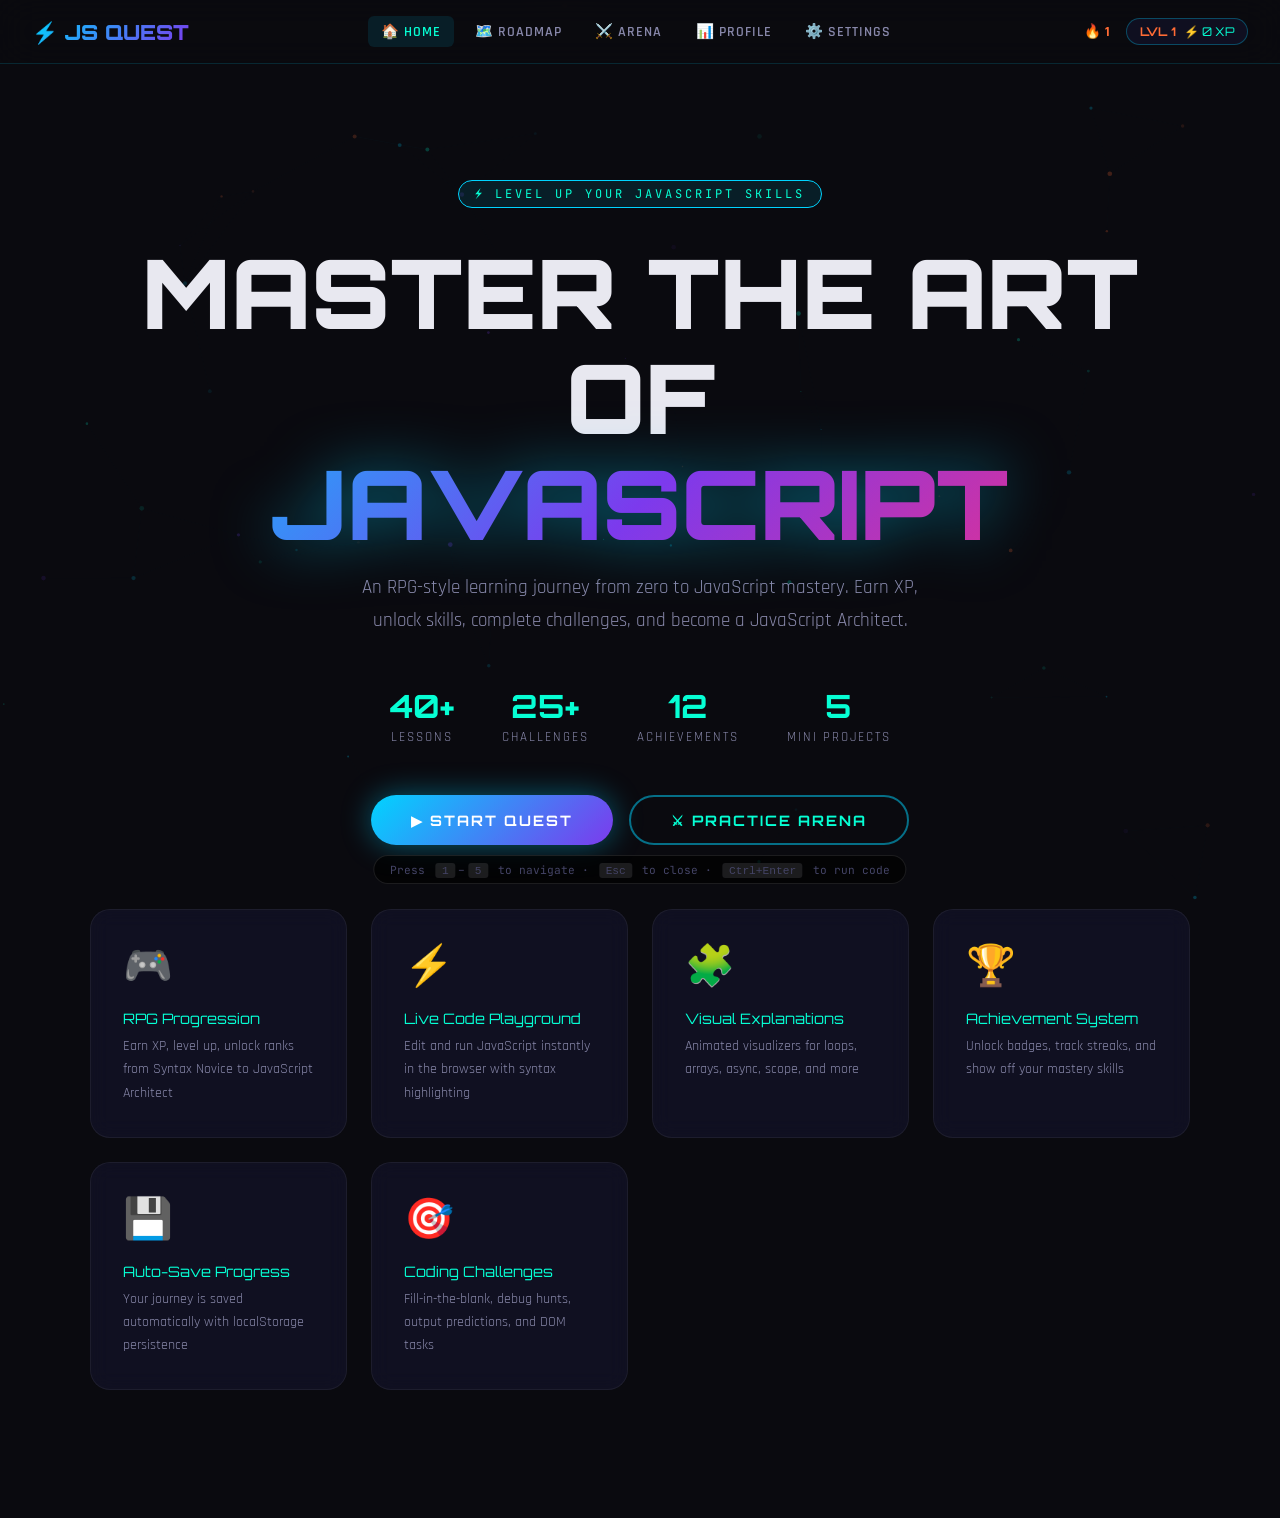
==== js-roadmap.html @ 012a2e0f "Adding the js-roadmap.html file to the repo" ====
<!DOCTYPE html>
<html lang="en">
<head>
<meta charset="UTF-8">
<meta name="viewport" content="width=device-width, initial-scale=1.0, maximum-scale=1.0, viewport-fit=cover">
<title>JS QUEST — Master JavaScript</title>
<link rel="preconnect" href="https://fonts.googleapis.com">
<link href="https://fonts.googleapis.com/css2?family=Orbitron:wght@400;700;900&family=JetBrains+Mono:wght@300;400;700&family=Rajdhani:wght@300;400;600;700&display=swap" rel="stylesheet">
<style>
/* ============================================
   CSS VARIABLES & RESET
   ============================================ */
:root {
  --bg-primary: #0a0a0f;
  --bg-secondary: #0f0f1a;
  --bg-card: rgba(15,15,30,0.85);
  --bg-glass: rgba(20,20,45,0.6);
  --accent-blue: #00d4ff;
  --accent-purple: #7c3aed;
  --accent-cyan: #06ffd4;
  --accent-orange: #ff6b35;
  --accent-green: #00ff88;
  --accent-pink: #ff2d78;
  --text-primary: #e8e8f0;
  --text-secondary: #8888aa;
  --text-dim: #444466;
  --border-glow: rgba(0,212,255,0.3);
  --shadow-neon: 0 0 20px rgba(0,212,255,0.4);
  --shadow-purple: 0 0 20px rgba(124,58,237,0.4);
  --radius: 12px;
  --radius-lg: 20px;
  --transition: 0.3s cubic-bezier(0.4,0,0.2,1);
  --font-display: 'Orbitron', monospace;
  --font-mono: 'JetBrains Mono', monospace;
  --font-body: 'Rajdhani', sans-serif;
}
[data-theme="light"] {
  --bg-primary: #f0f0f8;
  --bg-secondary: #e4e4f0;
  --bg-card: rgba(255,255,255,0.9);
  --bg-glass: rgba(230,230,250,0.7);
  --text-primary: #1a1a2e;
  --text-secondary: #444466;
  --text-dim: #9999bb;
  --border-glow: rgba(0,150,200,0.3);
}
*, *::before, *::after { box-sizing: border-box; margin: 0; padding: 0; }
html { scroll-behavior: smooth; }
body {
  font-family: var(--font-body);
  background: var(--bg-primary);
  color: var(--text-primary);
  min-height: 100vh;
  overflow-x: hidden;
  transition: background var(--transition), color var(--transition);
}
/* ============================================
   ANIMATED BACKGROUND
   ============================================ */
#bg-canvas {
  position: fixed; top:0; left:0; width:100%; height:100%;
  z-index: 0; pointer-events: none; opacity: 0.4;
}
/* ============================================
   LAYOUT
   ============================================ */
#app { position: relative; z-index: 1; }
/* ============================================
   NAVIGATION
   ============================================ */
nav {
  position: fixed; top:0; left:0; right:0; z-index: 1000;
  display: flex; align-items: center; justify-content: space-between;
  padding: 0 2rem; height: 64px;
  background: rgba(10,10,15,0.9);
  backdrop-filter: blur(20px);
  border-bottom: 1px solid rgba(0,212,255,0.15);
}
.nav-logo {
  font-family: var(--font-display);
  font-size: 1.3rem; font-weight: 900;
  background: linear-gradient(135deg, var(--accent-blue), var(--accent-purple));
  -webkit-background-clip: text; -webkit-text-fill-color: transparent;
  cursor: pointer;
}
.nav-links { display: flex; gap: 0.5rem; }
.nav-btn {
  background: transparent; border: none;
  color: var(--text-secondary); font-family: var(--font-body);
  font-size: 0.9rem; font-weight: 600; padding: 0.4rem 0.8rem;
  cursor: pointer; border-radius: 6px;
  transition: var(--transition); letter-spacing: 1px; text-transform: uppercase;
}
.nav-btn:hover, .nav-btn.active { color: var(--accent-cyan); background: rgba(0,212,255,0.1); }
.nav-right { display: flex; align-items: center; gap: 1rem; }
.xp-badge {
  display: flex; align-items: center; gap: 0.5rem;
  background: var(--bg-glass); border: 1px solid var(--border-glow);
  border-radius: 20px; padding: 0.3rem 0.8rem;
  font-family: var(--font-display); font-size: 0.75rem;
}
.xp-badge .level { color: var(--accent-orange); font-weight: 700; }
.xp-badge .xp-val { color: var(--accent-cyan); }
.streak-badge {
  display: flex; align-items: center; gap: 0.3rem;
  color: var(--accent-orange); font-size: 0.85rem; font-weight: 700;
}
/* ============================================
   PAGES
   ============================================ */
.page { display: none; min-height: 100vh; padding-top: 64px; }
.page.active { display: block; }
/* Landing overrides - flexbox layout */
#page-landing.active { display: flex; flex-direction: column; }
/* ============================================
   LANDING PAGE
   ============================================ */
#page-landing {
  display: flex; flex-direction: column; align-items: center;
  justify-content: center; text-align: center; padding: 80px 2rem 4rem;
  min-height: 100vh; position: relative;
}
.hero-tag {
  display: inline-block;
  background: rgba(0,212,255,0.1); border: 1px solid var(--accent-blue);
  color: var(--accent-cyan); font-family: var(--font-mono);
  font-size: 0.75rem; padding: 0.3rem 1rem; border-radius: 20px;
  letter-spacing: 3px; text-transform: uppercase; margin-bottom: 2rem;
  animation: pulse-border 2s infinite;
}
@keyframes pulse-border {
  0%,100% { box-shadow: 0 0 5px rgba(0,212,255,0.3); }
  50% { box-shadow: 0 0 20px rgba(0,212,255,0.8); }
}
.hero-title {
  font-family: var(--font-display);
  font-size: clamp(3rem, 8vw, 6rem); font-weight: 900;
  line-height: 1.1; margin-bottom: 1rem;
}
.hero-title .line1 { color: var(--text-primary); display: block; }
.hero-title .line2 {
  display: block;
  background: linear-gradient(135deg, var(--accent-blue) 0%, var(--accent-purple) 50%, var(--accent-pink) 100%);
  -webkit-background-clip: text; -webkit-text-fill-color: transparent;
  filter: drop-shadow(0 0 30px rgba(0,212,255,0.5));
}
.hero-sub {
  font-size: 1.2rem; color: var(--text-secondary);
  max-width: 600px; line-height: 1.7; margin-bottom: 3rem;
}
.hero-stats {
  display: flex; gap: 3rem; justify-content: center;
  margin-bottom: 3rem; flex-wrap: wrap;
}
.hero-stat { text-align: center; }
.hero-stat .num {
  font-family: var(--font-display); font-size: 2rem; font-weight: 700;
  color: var(--accent-cyan); display: block;
}
.hero-stat .label { font-size: 0.8rem; color: var(--text-secondary); text-transform: uppercase; letter-spacing: 2px; }
.cta-group { display: flex; gap: 1rem; flex-wrap: wrap; justify-content: center; }
.btn-primary {
  background: linear-gradient(135deg, var(--accent-blue), var(--accent-purple));
  border: none; color: white; font-family: var(--font-display);
  font-size: 0.9rem; font-weight: 700; padding: 0.9rem 2.5rem;
  border-radius: 50px; cursor: pointer; letter-spacing: 2px;
  text-transform: uppercase; transition: var(--transition);
  box-shadow: 0 0 30px rgba(0,212,255,0.4);
}
.btn-primary:hover { transform: translateY(-3px) scale(1.05); box-shadow: 0 0 50px rgba(0,212,255,0.7); }
.btn-secondary {
  background: transparent;
  border: 2px solid rgba(0,212,255,0.5); color: var(--accent-cyan);
  font-family: var(--font-display); font-size: 0.9rem; font-weight: 700;
  padding: 0.9rem 2.5rem; border-radius: 50px; cursor: pointer;
  letter-spacing: 2px; text-transform: uppercase; transition: var(--transition);
}
.btn-secondary:hover { background: rgba(0,212,255,0.1); border-color: var(--accent-cyan); transform: translateY(-3px); }
/* Feature cards */
.features-grid {
  display: grid; grid-template-columns: repeat(auto-fit, minmax(220px,1fr));
  gap: 1.5rem; max-width: 1100px; width: 100%; margin: 5rem auto 0;
}
.feat-card {
  background: var(--bg-glass); border: 1px solid rgba(255,255,255,0.06);
  border-radius: var(--radius-lg); padding: 2rem;
  transition: var(--transition); backdrop-filter: blur(10px);
  text-align: left;
}
.feat-card:hover { transform: translateY(-8px); border-color: var(--border-glow); box-shadow: var(--shadow-neon); }
.feat-icon { font-size: 2.5rem; margin-bottom: 1rem; display: block; }
.feat-title { font-family: var(--font-display); font-size: 0.9rem; color: var(--accent-cyan); margin-bottom: 0.5rem; }
.feat-desc { font-size: 0.9rem; color: var(--text-secondary); line-height: 1.6; }
/* ============================================
   ROADMAP PAGE
   ============================================ */
#page-roadmap { padding: 80px 2rem 4rem; }
.roadmap-header {
  text-align: center; padding: 3rem 0 2rem;
}
.page-title {
  font-family: var(--font-display); font-size: 2.5rem; font-weight: 900;
  background: linear-gradient(135deg, var(--accent-blue), var(--accent-purple));
  -webkit-background-clip: text; -webkit-text-fill-color: transparent;
  margin-bottom: 0.5rem;
}
.page-sub { color: var(--text-secondary); font-size: 1rem; }
/* Player card */
.player-card {
  max-width: 800px; margin: 2rem auto;
  background: var(--bg-glass); border: 1px solid var(--border-glow);
  border-radius: var(--radius-lg); padding: 2rem;
  backdrop-filter: blur(10px);
  display: grid; grid-template-columns: auto 1fr auto; gap: 2rem; align-items: center;
}
.player-avatar {
  width: 80px; height: 80px; border-radius: 50%;
  background: linear-gradient(135deg, var(--accent-purple), var(--accent-blue));
  display: flex; align-items: center; justify-content: center;
  font-size: 2.5rem; border: 3px solid var(--accent-cyan);
  box-shadow: 0 0 20px rgba(0,212,255,0.5);
  animation: avatar-pulse 3s infinite;
}
@keyframes avatar-pulse {
  0%,100% { box-shadow: 0 0 20px rgba(0,212,255,0.5); }
  50% { box-shadow: 0 0 40px rgba(0,212,255,0.9), 0 0 60px rgba(124,58,237,0.5); }
}
.player-info h2 { font-family: var(--font-display); font-size: 1.2rem; color: var(--text-primary); }
.player-rank { color: var(--accent-orange); font-size: 0.85rem; font-weight: 700; margin-bottom: 0.8rem; letter-spacing: 2px; }
.xp-bar-wrap { background: rgba(255,255,255,0.05); border-radius: 10px; height: 8px; overflow: hidden; }
.xp-bar-fill {
  height: 100%; background: linear-gradient(90deg, var(--accent-blue), var(--accent-purple), var(--accent-cyan));
  border-radius: 10px; transition: width 1s cubic-bezier(0.4,0,0.2,1);
  position: relative; overflow: hidden;
}
.xp-bar-fill::after {
  content: ''; position: absolute; top: 0; left: -100%; width: 100%; height: 100%;
  background: linear-gradient(90deg, transparent, rgba(255,255,255,0.4), transparent);
  animation: shimmer 2s infinite;
}
@keyframes shimmer { to { left: 100%; } }
.player-stats-mini {
  display: grid; grid-template-columns: 1fr 1fr; gap: 0.8rem;
  text-align: center;
}
.stat-mini .val { font-family: var(--font-display); font-size: 1.3rem; color: var(--accent-cyan); display: block; }
.stat-mini .lbl { font-size: 0.7rem; color: var(--text-secondary); text-transform: uppercase; letter-spacing: 1px; }
/* Roadmap sections */
.roadmap-section { max-width: 1100px; margin: 3rem auto; }
.section-header {
  display: flex; align-items: center; gap: 1rem; margin-bottom: 2rem;
  padding-bottom: 1rem; border-bottom: 1px solid rgba(255,255,255,0.06);
}
.section-badge {
  background: linear-gradient(135deg, var(--accent-blue), var(--accent-purple));
  border-radius: 8px; padding: 0.4rem 0.8rem;
  font-family: var(--font-display); font-size: 0.65rem; color: white;
  text-transform: uppercase; letter-spacing: 2px; white-space: nowrap;
}
.section-title { font-family: var(--font-display); font-size: 1.2rem; color: var(--text-primary); }
.section-prog { margin-left: auto; color: var(--text-secondary); font-size: 0.85rem; font-family: var(--font-mono); }
/* Lesson nodes grid */
.lessons-grid {
  display: grid;
  grid-template-columns: repeat(auto-fill, minmax(200px,1fr));
  gap: 1rem;
}
.lesson-node {
  background: var(--bg-glass); border: 1px solid rgba(255,255,255,0.06);
  border-radius: var(--radius); padding: 1.2rem;
  cursor: pointer; transition: var(--transition);
  position: relative; overflow: hidden;
  backdrop-filter: blur(5px);
}
.lesson-node::before {
  content: ''; position: absolute; top: 0; left: 0; right: 0; height: 3px;
  background: linear-gradient(90deg, var(--accent-blue), var(--accent-purple));
  transform: scaleX(0); transform-origin: left;
  transition: transform var(--transition);
}
.lesson-node:hover::before { transform: scaleX(1); }
.lesson-node:hover { transform: translateY(-4px); border-color: var(--border-glow); box-shadow: var(--shadow-neon); }
.lesson-node.completed {
  border-color: rgba(0,255,136,0.4);
  background: rgba(0,255,136,0.05);
}
.lesson-node.completed::before { transform: scaleX(1); background: var(--accent-green); }
.lesson-node.locked { opacity: 0.4; cursor: not-allowed; filter: grayscale(0.5); }
.lesson-node.locked:hover { transform: none; box-shadow: none; }
.lesson-node.current {
  border-color: rgba(0,212,255,0.6);
  animation: current-pulse 2s infinite;
}
@keyframes current-pulse {
  0%,100% { box-shadow: 0 0 10px rgba(0,212,255,0.3); }
  50% { box-shadow: 0 0 25px rgba(0,212,255,0.7); }
}
.node-icon { font-size: 1.8rem; margin-bottom: 0.6rem; display: block; }
.node-title { font-family: var(--font-display); font-size: 0.75rem; color: var(--text-primary); margin-bottom: 0.4rem; letter-spacing: 1px; }
.node-meta { display: flex; justify-content: space-between; align-items: center; margin-top: 0.8rem; }
.node-xp { font-family: var(--font-mono); font-size: 0.7rem; color: var(--accent-orange); }
.node-diff { font-size: 0.65rem; padding: 0.15rem 0.4rem; border-radius: 4px; font-weight: 700; text-transform: uppercase; letter-spacing: 1px; }
.diff-easy { background: rgba(0,255,136,0.15); color: var(--accent-green); }
.diff-medium { background: rgba(0,212,255,0.15); color: var(--accent-blue); }
.diff-hard { background: rgba(255,45,120,0.15); color: var(--accent-pink); }
.node-status { position: absolute; top: 0.7rem; right: 0.7rem; font-size: 0.85rem; }
.node-time { font-size: 0.65rem; color: var(--text-dim); margin-top: 0.3rem; }
/* ============================================
   LESSON VIEWER
   ============================================ */
#page-lesson { padding: 80px 0 4rem; }
.lesson-layout {
  display: grid; grid-template-columns: 280px 1fr;
  min-height: calc(100vh - 64px); gap: 0;
}
.lesson-sidebar {
  background: var(--bg-secondary); border-right: 1px solid rgba(255,255,255,0.06);
  padding: 2rem 1rem; overflow-y: auto; position: sticky; top: 64px;
  height: calc(100vh - 64px);
}
.sidebar-title { font-family: var(--font-display); font-size: 0.7rem; color: var(--text-dim); text-transform: uppercase; letter-spacing: 3px; margin-bottom: 1rem; }
.sidebar-item {
  display: flex; align-items: center; gap: 0.7rem;
  padding: 0.7rem 0.8rem; border-radius: 8px; cursor: pointer;
  transition: var(--transition); font-size: 0.85rem; color: var(--text-secondary);
  margin-bottom: 0.2rem;
}
.sidebar-item:hover { background: rgba(255,255,255,0.05); color: var(--text-primary); }
.sidebar-item.active { background: rgba(0,212,255,0.1); color: var(--accent-cyan); border-left: 3px solid var(--accent-cyan); }
.sidebar-item.done { color: var(--accent-green); }
.sidebar-item .si-icon { font-size: 1rem; width: 20px; text-align: center; }
.lesson-content { padding: 3rem; overflow-y: auto; }
.lesson-title { font-family: var(--font-display); font-size: 2rem; margin-bottom: 0.5rem; }
.lesson-meta-bar {
  display: flex; gap: 1rem; margin-bottom: 2rem; flex-wrap: wrap; align-items: center;
}
.lesson-meta-bar span { font-size: 0.8rem; color: var(--text-secondary); }
.lesson-meta-bar .badge {
  font-family: var(--font-mono); font-size: 0.7rem; padding: 0.2rem 0.6rem;
  border-radius: 4px; background: rgba(0,212,255,0.1); color: var(--accent-cyan); border: 1px solid rgba(0,212,255,0.3);
}
/* Theory sections */
.theory-block { margin-bottom: 2.5rem; }
.theory-block h3 { font-family: var(--font-display); font-size: 1rem; color: var(--accent-cyan); margin-bottom: 1rem; letter-spacing: 1px; }
.theory-block p { color: var(--text-secondary); line-height: 1.8; font-size: 0.95rem; margin-bottom: 1rem; }
.theory-block ul { color: var(--text-secondary); font-size: 0.95rem; padding-left: 1.5rem; line-height: 2; }
/* Code blocks */
.code-block {
  background: #070710; border: 1px solid rgba(255,255,255,0.08);
  border-radius: var(--radius); overflow: hidden; margin: 1.5rem 0;
}
.code-header {
  display: flex; align-items: center; justify-content: space-between;
  background: rgba(255,255,255,0.03); padding: 0.6rem 1rem; border-bottom: 1px solid rgba(255,255,255,0.06);
}
.code-lang { font-family: var(--font-mono); font-size: 0.7rem; color: var(--accent-purple); text-transform: uppercase; letter-spacing: 2px; }
.code-run-btn {
  background: linear-gradient(135deg, var(--accent-green), #00cc66);
  border: none; color: #000; font-family: var(--font-mono); font-size: 0.7rem;
  font-weight: 700; padding: 0.3rem 0.8rem; border-radius: 4px; cursor: pointer;
  transition: var(--transition); text-transform: uppercase; letter-spacing: 1px;
}
.code-run-btn:hover { transform: scale(1.05); box-shadow: 0 0 15px rgba(0,255,136,0.4); }
.code-editor {
  font-family: var(--font-mono); font-size: 0.85rem; line-height: 1.7;
  background: transparent; border: none; outline: none; resize: none;
  width: 100%; padding: 1.2rem; color: var(--text-primary);
  caret-color: var(--accent-cyan);
}
.code-output {
  background: rgba(0,0,0,0.4); border-top: 1px solid rgba(255,255,255,0.06);
  padding: 1rem; font-family: var(--font-mono); font-size: 0.82rem;
  color: var(--accent-green); min-height: 60px; white-space: pre-wrap;
}
.code-output.error { color: var(--accent-pink); }
/* Interactive demos */
.demo-box {
  background: var(--bg-glass); border: 1px solid rgba(255,255,255,0.08);
  border-radius: var(--radius); padding: 2rem; margin: 1.5rem 0;
  backdrop-filter: blur(5px);
}
.demo-title { font-family: var(--font-display); font-size: 0.8rem; color: var(--accent-orange); text-transform: uppercase; letter-spacing: 2px; margin-bottom: 1.5rem; }
/* Array visualizer */
.array-viz { display: flex; gap: 0.5rem; flex-wrap: wrap; margin: 1rem 0; }
.array-cell {
  width: 52px; height: 52px; background: rgba(0,212,255,0.1);
  border: 2px solid rgba(0,212,255,0.4); border-radius: 8px;
  display: flex; align-items: center; justify-content: center;
  font-family: var(--font-mono); font-size: 0.9rem; color: var(--accent-cyan);
  font-weight: 700; transition: var(--transition); cursor: pointer;
  position: relative;
}
.array-cell:hover { background: rgba(0,212,255,0.2); transform: scale(1.1); }
.array-cell.highlight { background: rgba(0,255,136,0.2); border-color: var(--accent-green); color: var(--accent-green); animation: cell-pop 0.3s ease; }
@keyframes cell-pop { 0% { transform: scale(0.8); } 60% { transform: scale(1.2); } 100% { transform: scale(1); } }
.array-index { position: absolute; bottom: -20px; font-size: 0.6rem; color: var(--text-dim); }
/* Loop visualizer */
.loop-viz { display: flex; flex-direction: column; gap: 0.5rem; }
.loop-step {
  display: flex; align-items: center; gap: 1rem; padding: 0.7rem 1rem;
  background: rgba(255,255,255,0.03); border-radius: 8px; border-left: 3px solid transparent;
  transition: var(--transition); font-family: var(--font-mono); font-size: 0.85rem;
}
.loop-step.active { border-left-color: var(--accent-cyan); background: rgba(0,212,255,0.08); color: var(--accent-cyan); }
.loop-step.done { border-left-color: var(--accent-green); color: var(--accent-green); opacity: 0.7; }
/* Scope diagram */
.scope-viz { position: relative; padding: 1rem; }
.scope-box {
  border: 2px dashed; border-radius: var(--radius); padding: 1.5rem;
  margin: 0.5rem; position: relative;
}
.scope-box.global { border-color: rgba(0,212,255,0.5); }
.scope-box.function { border-color: rgba(124,58,237,0.5); margin: 1rem; }
.scope-box.block { border-color: rgba(255,107,53,0.5); margin: 1rem; }
.scope-label { position: absolute; top: -12px; left: 10px; font-family: var(--font-mono); font-size: 0.7rem; padding: 0 0.5rem; background: var(--bg-primary); }
.scope-box.global .scope-label { color: var(--accent-cyan); }
.scope-box.function .scope-label { color: var(--accent-purple); }
.scope-box.block .scope-label { color: var(--accent-orange); }
/* Event loop viz */
.event-loop-viz { display: grid; grid-template-columns: 1fr 1fr 1fr; gap: 1rem; }
.el-box { background: rgba(255,255,255,0.03); border-radius: var(--radius); padding: 1rem; }
.el-box-title { font-family: var(--font-display); font-size: 0.65rem; color: var(--text-dim); text-transform: uppercase; letter-spacing: 2px; margin-bottom: 0.8rem; text-align: center; }
.el-item { background: rgba(0,212,255,0.1); border: 1px solid rgba(0,212,255,0.3); border-radius: 6px; padding: 0.4rem 0.7rem; margin-bottom: 0.4rem; font-family: var(--font-mono); font-size: 0.75rem; color: var(--accent-cyan); transition: var(--transition); }
.el-item.web-api { background: rgba(124,58,237,0.1); border-color: rgba(124,58,237,0.3); color: var(--accent-purple); }
.el-item.callback { background: rgba(255,107,53,0.1); border-color: rgba(255,107,53,0.3); color: var(--accent-orange); }
/* Complete lesson btn */
.lesson-complete-btn {
  width: 100%; padding: 1rem;
  background: linear-gradient(135deg, var(--accent-green), #00cc66);
  border: none; color: #000; font-family: var(--font-display);
  font-size: 1rem; font-weight: 700; border-radius: var(--radius);
  cursor: pointer; transition: var(--transition); letter-spacing: 2px;
  text-transform: uppercase; margin-top: 3rem;
}
.lesson-complete-btn:hover { transform: translateY(-3px); box-shadow: 0 0 30px rgba(0,255,136,0.5); }
/* ============================================
   PRACTICE ARENA
   ============================================ */
#page-practice { padding: 80px 2rem 4rem; }
.challenges-grid {
  display: grid; grid-template-columns: repeat(auto-fill, minmax(300px,1fr));
  gap: 1.5rem; max-width: 1100px; margin: 2rem auto;
}
.challenge-card {
  background: var(--bg-glass); border: 1px solid rgba(255,255,255,0.06);
  border-radius: var(--radius-lg); padding: 1.8rem;
  cursor: pointer; transition: var(--transition); backdrop-filter: blur(5px);
  position: relative; overflow: hidden;
}
.challenge-card::after {
  content: ''; position: absolute; top: 0; right: 0;
  width: 80px; height: 80px; border-radius: 50%;
  background: radial-gradient(circle, rgba(0,212,255,0.1) 0%, transparent 70%);
  transform: translate(20px,-20px);
}
.challenge-card:hover { transform: translateY(-6px); border-color: var(--border-glow); box-shadow: var(--shadow-neon); }
.challenge-card.solved { border-color: rgba(0,255,136,0.4); background: rgba(0,255,136,0.03); }
.ch-type {
  font-family: var(--font-mono); font-size: 0.65rem; color: var(--accent-purple);
  text-transform: uppercase; letter-spacing: 2px; margin-bottom: 0.8rem;
}
.ch-title { font-family: var(--font-display); font-size: 1rem; margin-bottom: 0.7rem; color: var(--text-primary); }
.ch-desc { font-size: 0.88rem; color: var(--text-secondary); line-height: 1.6; margin-bottom: 1.2rem; }
.ch-footer { display: flex; justify-content: space-between; align-items: center; }
.ch-xp { font-family: var(--font-display); font-size: 0.8rem; color: var(--accent-orange); }
.ch-diff { font-size: 0.7rem; font-weight: 700; text-transform: uppercase; letter-spacing: 1px; }
/* Challenge modal */
.modal-overlay {
  display: none; position: fixed; top:0; left:0; right:0; bottom:0;
  background: rgba(0,0,0,0.8); z-index: 2000; align-items: center; justify-content: center;
  backdrop-filter: blur(5px);
}
.modal-overlay.open { display: flex; }
.modal-box {
  background: var(--bg-secondary); border: 1px solid var(--border-glow);
  border-radius: var(--radius-lg); padding: 2rem; max-width: 750px; width: 95vw;
  max-height: 90vh; overflow-y: auto; box-shadow: var(--shadow-neon);
  animation: modal-in 0.3s ease;
}
@keyframes modal-in { from { transform: scale(0.9) translateY(20px); opacity: 0; } to { transform: scale(1); opacity: 1; } }
.modal-header { display: flex; justify-content: space-between; align-items: flex-start; margin-bottom: 1.5rem; }
.modal-close { background: transparent; border: none; color: var(--text-secondary); font-size: 1.5rem; cursor: pointer; transition: var(--transition); }
.modal-close:hover { color: var(--accent-pink); transform: rotate(90deg); }
.modal-prompt { background: rgba(255,255,255,0.03); border: 1px solid rgba(255,255,255,0.08); border-radius: var(--radius); padding: 1.2rem; margin-bottom: 1.5rem; font-size: 0.9rem; color: var(--text-secondary); line-height: 1.7; }
.modal-actions { display: flex; gap: 1rem; margin-top: 1rem; flex-wrap: wrap; }
.btn-sm {
  padding: 0.5rem 1.2rem; font-family: var(--font-display); font-size: 0.75rem;
  font-weight: 700; border-radius: 6px; cursor: pointer; border: none;
  text-transform: uppercase; letter-spacing: 1px; transition: var(--transition);
}
.btn-run { background: var(--accent-green); color: #000; }
.btn-run:hover { box-shadow: 0 0 15px rgba(0,255,136,0.5); transform: scale(1.05); }
.btn-hint { background: rgba(255,107,53,0.2); color: var(--accent-orange); border: 1px solid rgba(255,107,53,0.4); }
.btn-hint:hover { background: rgba(255,107,53,0.3); }
.btn-solution { background: rgba(124,58,237,0.2); color: var(--accent-purple); border: 1px solid rgba(124,58,237,0.4); }
.btn-solution:hover { background: rgba(124,58,237,0.3); }
.feedback-box {
  margin-top: 1rem; padding: 1rem; border-radius: var(--radius);
  font-family: var(--font-mono); font-size: 0.85rem; display: none;
}
.feedback-box.success { background: rgba(0,255,136,0.1); border: 1px solid rgba(0,255,136,0.3); color: var(--accent-green); display: block; }
.feedback-box.error { background: rgba(255,45,120,0.1); border: 1px solid rgba(255,45,120,0.3); color: var(--accent-pink); display: block; }
/* ============================================
   PROFILE / PROGRESS PAGE
   ============================================ */
#page-profile { padding: 80px 2rem 4rem; }
.profile-grid { display: grid; grid-template-columns: 340px 1fr; gap: 2rem; max-width: 1100px; margin: 2rem auto; }
.profile-left { display: flex; flex-direction: column; gap: 1.5rem; }
.profile-card {
  background: var(--bg-glass); border: 1px solid var(--border-glow);
  border-radius: var(--radius-lg); padding: 2rem; text-align: center; backdrop-filter: blur(10px);
}
.profile-avatar {
  width: 100px; height: 100px; border-radius: 50%;
  background: linear-gradient(135deg, var(--accent-purple), var(--accent-blue), var(--accent-cyan));
  display: flex; align-items: center; justify-content: center;
  font-size: 3rem; margin: 0 auto 1.2rem; border: 4px solid var(--accent-cyan);
  box-shadow: 0 0 30px rgba(0,212,255,0.5);
}
.profile-name { font-family: var(--font-display); font-size: 1.3rem; margin-bottom: 0.3rem; }
.profile-rank-badge {
  display: inline-block; background: rgba(255,107,53,0.15); border: 1px solid rgba(255,107,53,0.4);
  color: var(--accent-orange); font-size: 0.8rem; font-weight: 700;
  padding: 0.3rem 0.8rem; border-radius: 20px; letter-spacing: 2px; margin-bottom: 1.5rem;
}
.profile-stats { display: grid; grid-template-columns: 1fr 1fr; gap: 1rem; text-align: center; }
.pstat { background: rgba(255,255,255,0.03); border-radius: 8px; padding: 0.8rem; }
.pstat .val { font-family: var(--font-display); font-size: 1.5rem; display: block; }
.pstat .val.blue { color: var(--accent-cyan); }
.pstat .val.purple { color: var(--accent-purple); }
.pstat .val.orange { color: var(--accent-orange); }
.pstat .val.green { color: var(--accent-green); }
.pstat .lbl { font-size: 0.7rem; color: var(--text-secondary); text-transform: uppercase; letter-spacing: 1px; }
/* Achievements */
.achievements-grid { display: grid; grid-template-columns: repeat(auto-fill, minmax(150px,1fr)); gap: 1rem; }
.ach-card {
  background: var(--bg-glass); border: 1px solid rgba(255,255,255,0.06);
  border-radius: var(--radius); padding: 1.2rem; text-align: center;
  transition: var(--transition); backdrop-filter: blur(5px);
}
.ach-card.unlocked { border-color: rgba(255,215,0,0.4); background: rgba(255,215,0,0.05); }
.ach-card.locked { opacity: 0.35; filter: grayscale(1); }
.ach-icon { font-size: 2rem; margin-bottom: 0.5rem; display: block; }
.ach-name { font-family: var(--font-display); font-size: 0.65rem; color: var(--text-primary); margin-bottom: 0.3rem; letter-spacing: 1px; }
.ach-desc { font-size: 0.7rem; color: var(--text-secondary); }
/* Skill mastery bars */
.skill-bars { display: flex; flex-direction: column; gap: 1rem; }
.skill-bar-top { display: flex; justify-content: space-between; margin-bottom: 0.4rem; }
.skill-bar-name { font-size: 0.85rem; color: var(--text-primary); }
.skill-bar-pct { font-family: var(--font-mono); font-size: 0.8rem; color: var(--accent-cyan); }
.skill-bar-track { height: 6px; background: rgba(255,255,255,0.05); border-radius: 3px; overflow: hidden; }
.skill-bar-fill { height: 100%; border-radius: 3px; transition: width 1.5s cubic-bezier(0.4,0,0.2,1); }
/* ============================================
   SETTINGS
   ============================================ */
#page-settings { padding: 80px 2rem 4rem; }
.settings-container { max-width: 700px; margin: 2rem auto; }
.settings-section {
  background: var(--bg-glass); border: 1px solid rgba(255,255,255,0.06);
  border-radius: var(--radius-lg); padding: 2rem; margin-bottom: 1.5rem; backdrop-filter: blur(5px);
}
.settings-section h3 { font-family: var(--font-display); font-size: 0.9rem; color: var(--accent-cyan); margin-bottom: 1.5rem; letter-spacing: 2px; text-transform: uppercase; }
.setting-row {
  display: flex; justify-content: space-between; align-items: center;
  padding: 0.8rem 0; border-bottom: 1px solid rgba(255,255,255,0.04);
}
.setting-row:last-child { border-bottom: none; }
.setting-label { font-size: 0.9rem; color: var(--text-primary); }
.setting-desc { font-size: 0.75rem; color: var(--text-secondary); margin-top: 0.2rem; }
/* Toggle */
.toggle { position: relative; width: 48px; height: 26px; }
.toggle input { display: none; }
.toggle-slider {
  position: absolute; top:0; left:0; right:0; bottom:0;
  background: rgba(255,255,255,0.1); border-radius: 13px; cursor: pointer;
  transition: var(--transition);
}
.toggle-slider::before {
  content: ''; position: absolute; width: 20px; height: 20px;
  left: 3px; top: 3px; background: var(--text-secondary); border-radius: 50%;
  transition: var(--transition);
}
.toggle input:checked + .toggle-slider { background: linear-gradient(135deg, var(--accent-blue), var(--accent-purple)); }
.toggle input:checked + .toggle-slider::before { transform: translateX(22px); background: white; }
/* Color pickers */
.color-row { display: flex; gap: 0.8rem; flex-wrap: wrap; }
.color-opt {
  width: 36px; height: 36px; border-radius: 50%; cursor: pointer;
  border: 3px solid transparent; transition: var(--transition);
}
.color-opt:hover, .color-opt.active { border-color: white; transform: scale(1.15); }
/* Reset btn */
.btn-danger {
  background: rgba(255,45,120,0.15); color: var(--accent-pink);
  border: 1px solid rgba(255,45,120,0.4); padding: 0.7rem 1.5rem;
  font-family: var(--font-display); font-size: 0.8rem; font-weight: 700;
  border-radius: var(--radius); cursor: pointer; letter-spacing: 1px; text-transform: uppercase;
  transition: var(--transition);
}
.btn-danger:hover { background: rgba(255,45,120,0.25); box-shadow: 0 0 15px rgba(255,45,120,0.3); }
/* ============================================
   XP POPUP
   ============================================ */
.xp-popup {
  position: fixed; bottom: 2rem; right: 2rem; z-index: 9999;
  background: linear-gradient(135deg, var(--accent-green), #00cc66);
  color: #000; font-family: var(--font-display); font-size: 1.1rem; font-weight: 900;
  padding: 0.8rem 1.5rem; border-radius: 30px;
  box-shadow: 0 0 30px rgba(0,255,136,0.6);
  animation: xp-fly 2.5s ease forwards;
  pointer-events: none; letter-spacing: 2px;
}
@keyframes xp-fly {
  0% { opacity: 0; transform: translateY(20px) scale(0.8); }
  20% { opacity: 1; transform: translateY(0) scale(1.05); }
  70% { opacity: 1; transform: translateY(-20px); }
  100% { opacity: 0; transform: translateY(-60px); }
}
/* Achievement popup */
.ach-popup {
  position: fixed; bottom: 2rem; left: 2rem; z-index: 9999;
  background: var(--bg-secondary); border: 2px solid gold;
  border-radius: var(--radius); padding: 1rem 1.5rem;
  box-shadow: 0 0 30px rgba(255,215,0,0.4);
  animation: ach-slide 3s ease forwards;
  pointer-events: none; display: flex; gap: 1rem; align-items: center;
  max-width: 300px;
}
@keyframes ach-slide {
  0% { opacity: 0; transform: translateX(-50px); }
  15% { opacity: 1; transform: translateX(0); }
  75% { opacity: 1; }
  100% { opacity: 0; transform: translateX(-50px); }
}
.ach-popup-icon { font-size: 2rem; }
.ach-popup-text .label { font-size: 0.65rem; color: gold; text-transform: uppercase; letter-spacing: 2px; }
.ach-popup-text .name { font-family: var(--font-display); font-size: 0.9rem; color: var(--text-primary); }
/* ============================================
   KEYBOARD SHORTCUT HINT
   ============================================ */
.shortcut-hint {
  position: fixed; bottom: 1rem; left: 50%; transform: translateX(-50%);
  background: rgba(0,0,0,0.7); border: 1px solid rgba(255,255,255,0.1);
  color: var(--text-dim); font-family: var(--font-mono); font-size: 0.7rem;
  padding: 0.4rem 1rem; border-radius: 20px; z-index: 100;
  pointer-events: none;
}
kbd { background: rgba(255,255,255,0.1); border-radius: 3px; padding: 0.1rem 0.4rem; margin: 0 0.2rem; }
/* ============================================
   SECTION HEADINGS (profile/settings)
   ============================================ */
.section-heading {
  font-family: var(--font-display); font-size: 0.8rem; color: var(--text-dim);
  text-transform: uppercase; letter-spacing: 3px; margin-bottom: 1.5rem;
  padding-bottom: 0.5rem; border-bottom: 1px solid rgba(255,255,255,0.05);
}
.card-block {
  background: var(--bg-glass); border: 1px solid rgba(255,255,255,0.06);
  border-radius: var(--radius-lg); padding: 2rem; backdrop-filter: blur(5px); margin-bottom: 1.5rem;
}
/* ============================================
   RESPONSIVE
   ============================================ */
@media (max-width: 900px) {
  .lesson-layout { grid-template-columns: 1fr; }
  .lesson-sidebar { display: none; }
  .profile-grid { grid-template-columns: 1fr; }
  .player-card { grid-template-columns: 1fr; text-align: center; }
  .player-stats-mini { grid-template-columns: repeat(4,1fr); }
}
@media (max-width: 600px) {
  nav { padding: 0 1rem; }
  .nav-links .nav-btn span { display: none; }
  .hero-title { font-size: 2.5rem; }
  .hero-stats { gap: 1.5rem; }
  .lesson-content { padding: 1.5rem; }
  .event-loop-viz { grid-template-columns: 1fr; }
}
/* ============================================
   SCROLLBAR
   ============================================ */
::-webkit-scrollbar { width: 6px; }
::-webkit-scrollbar-track { background: var(--bg-primary); }
::-webkit-scrollbar-thumb { background: rgba(0,212,255,0.3); border-radius: 3px; }
::-webkit-scrollbar-thumb:hover { background: rgba(0,212,255,0.6); }

/* ============================================
   IOS / MOBILE TOUCH FIXES
   ============================================ */
/* Remove 300ms tap delay on all interactive elements */
a, button, input, select, textarea,
.nav-btn, .nav-logo, .lesson-node, .challenge-card,
.feat-card, .color-opt, .sidebar-item, .btn-primary,
.btn-secondary, .btn-sm, .btn-danger, .code-run-btn,
.lesson-complete-btn, .modal-close, .toggle-slider,
[onclick] {
  touch-action: manipulation;
  -webkit-tap-highlight-color: transparent;
}
/* iOS Safari requires cursor:pointer for click events on non-button divs */
.nav-logo, .lesson-node, .challenge-card, .feat-card,
.color-opt, .sidebar-item, .ach-card {
  cursor: pointer;
}
/* Prevent accidental text selection on tap */
.lesson-node, .challenge-card, .feat-card, .nav-btn,
.btn-primary, .btn-secondary, .sidebar-item, .nav-logo {
  -webkit-user-select: none;
  user-select: none;
}
/* Smooth momentum scrolling in scrollable containers */
.lesson-sidebar, .modal-box, .lesson-content {
  -webkit-overflow-scrolling: touch;
}

/* ============================================
   UTILITY
   ============================================ */
.text-cyan { color: var(--accent-cyan); }
.text-green { color: var(--accent-green); }
.text-orange { color: var(--accent-orange); }
.text-purple { color: var(--accent-purple); }
.mt1 { margin-top: 1rem; }
.mb1 { margin-bottom: 1rem; }
.hidden { display: none !important; }

/* ============================================
   MOBILE NAV & TOUCH TARGET SIZES
   ============================================ */
@media (max-width: 768px) {
  /* Bigger touch targets for nav buttons */
  .nav-btn {
    padding: 0.6rem 0.6rem;
    min-height: 44px;
    min-width: 44px;
    display: flex;
    align-items: center;
    justify-content: center;
  }
  /* Bigger lesson nodes on mobile */
  .lesson-node {
    padding: 1.4rem 1rem;
    min-height: 44px;
  }
  /* Bigger challenge cards tap area */
  .challenge-card {
    padding: 1.6rem;
  }
  /* Bigger code run buttons */
  .code-run-btn {
    padding: 0.5rem 1rem;
    min-height: 36px;
  }
  /* Bigger complete button */
  .lesson-complete-btn {
    padding: 1.2rem;
    font-size: 0.95rem;
  }
  /* Bigger modal close button */
  .modal-close {
    padding: 0.5rem;
    min-width: 44px;
    min-height: 44px;
  }
  /* Make color option dots bigger on touch */
  .color-opt {
    width: 44px;
    height: 44px;
  }
  /* Stack hero stats better on small screens */
  .hero-stats {
    gap: 1.5rem;
  }
  /* Readable code on mobile */
  .code-editor {
    font-size: 0.78rem;
  }
  /* Full-width modal on mobile */
  .modal-box {
    padding: 1.2rem;
    max-height: 95vh;
  }
}

</style>
</head>
<body>

<!-- Animated background -->
<canvas id="bg-canvas"></canvas>

<div id="app">
<!-- ============================================
     NAVIGATION
     ============================================ -->
<nav>
  <div class="nav-logo" onclick="showPage('landing')">⚡ JS QUEST</div>
  <div class="nav-links">
    <button class="nav-btn" onclick="showPage('landing')">🏠 <span>Home</span></button>
    <button class="nav-btn" onclick="showPage('roadmap')">🗺️ <span>Roadmap</span></button>
    <button class="nav-btn" onclick="showPage('practice')">⚔️ <span>Arena</span></button>
    <button class="nav-btn" onclick="showPage('profile')">📊 <span>Profile</span></button>
    <button class="nav-btn" onclick="showPage('settings')">⚙️ <span>Settings</span></button>
  </div>
  <div class="nav-right">
    <div class="streak-badge">🔥 <span id="nav-streak">0</span></div>
    <div class="xp-badge">
      <span class="level">LVL <span id="nav-level">1</span></span>
      <span class="xp-val">⚡ <span id="nav-xp">0</span> XP</span>
    </div>
  </div>
</nav>

<!-- ============================================
     LANDING PAGE
     ============================================ -->
<div id="page-landing" class="page active">
  <div style="padding-top:80px; min-height:100vh; display:flex; flex-direction:column; align-items:center; justify-content:center; text-align:center; padding:100px 2rem 4rem; width:100%;">
    <div class="hero-tag">⚡ LEVEL UP YOUR JAVASCRIPT SKILLS</div>
    <h1 class="hero-title">
      <span class="line1">MASTER THE ART OF</span>
      <span class="line2">JAVASCRIPT</span>
    </h1>
    <p class="hero-sub">An RPG-style learning journey from zero to JavaScript mastery. Earn XP, unlock skills, complete challenges, and become a JavaScript Architect.</p>
    <div class="hero-stats">
      <div class="hero-stat"><span class="num" id="stat-lessons">40+</span><span class="label">Lessons</span></div>
      <div class="hero-stat"><span class="num" id="stat-challenges">25+</span><span class="label">Challenges</span></div>
      <div class="hero-stat"><span class="num">12</span><span class="label">Achievements</span></div>
      <div class="hero-stat"><span class="num">5</span><span class="label">Mini Projects</span></div>
    </div>
    <div class="cta-group">
      <button class="btn-primary" onclick="showPage('roadmap')">▶ START QUEST</button>
      <button class="btn-secondary" onclick="showPage('practice')">⚔ PRACTICE ARENA</button>
    </div>
    <div class="features-grid" style="margin-top:4rem;">
      <div class="feat-card">
        <span class="feat-icon">🎮</span>
        <div class="feat-title">RPG Progression</div>
        <div class="feat-desc">Earn XP, level up, unlock ranks from Syntax Novice to JavaScript Architect</div>
      </div>
      <div class="feat-card">
        <span class="feat-icon">⚡</span>
        <div class="feat-title">Live Code Playground</div>
        <div class="feat-desc">Edit and run JavaScript instantly in the browser with syntax highlighting</div>
      </div>
      <div class="feat-card">
        <span class="feat-icon">🧩</span>
        <div class="feat-title">Visual Explanations</div>
        <div class="feat-desc">Animated visualizers for loops, arrays, async, scope, and more</div>
      </div>
      <div class="feat-card">
        <span class="feat-icon">🏆</span>
        <div class="feat-title">Achievement System</div>
        <div class="feat-desc">Unlock badges, track streaks, and show off your mastery skills</div>
      </div>
      <div class="feat-card">
        <span class="feat-icon">💾</span>
        <div class="feat-title">Auto-Save Progress</div>
        <div class="feat-desc">Your journey is saved automatically with localStorage persistence</div>
      </div>
      <div class="feat-card">
        <span class="feat-icon">🎯</span>
        <div class="feat-title">Coding Challenges</div>
        <div class="feat-desc">Fill-in-the-blank, debug hunts, output predictions, and DOM tasks</div>
      </div>
    </div>
  </div>
</div>

<!-- ============================================
     ROADMAP PAGE
     ============================================ -->
<div id="page-roadmap" class="page">
  <div class="roadmap-header">
    <div class="page-title">⚡ SKILL TREE</div>
    <div class="page-sub">Complete lessons to unlock new skills and earn XP</div>
  </div>

  <!-- Player card -->
  <div class="player-card">
    <div class="player-avatar">🧙</div>
    <div class="player-info">
      <h2>JavaScript Adventurer</h2>
      <div class="player-rank" id="player-rank-text">🔰 SYNTAX NOVICE</div>
      <div style="display:flex; justify-content:space-between; font-family:var(--font-mono); font-size:0.75rem; margin-bottom:0.5rem;">
        <span style="color:var(--text-secondary)">XP Progress</span>
        <span style="color:var(--accent-cyan)"><span id="rm-xp">0</span> / <span id="rm-xp-next">500</span></span>
      </div>
      <div class="xp-bar-wrap"><div class="xp-bar-fill" id="rm-xp-bar" style="width:0%"></div></div>
    </div>
    <div class="player-stats-mini">
      <div class="stat-mini"><span class="val" id="rm-level">1</span><span class="lbl">Level</span></div>
      <div class="stat-mini"><span class="val" id="rm-done">0</span><span class="lbl">Done</span></div>
      <div class="stat-mini"><span class="val" id="rm-streak">0</span><span class="lbl">Streak</span></div>
      <div class="stat-mini"><span class="val" id="rm-ach">0</span><span class="lbl">Badges</span></div>
    </div>
  </div>

  <!-- Lesson sections rendered by JS -->
  <div id="roadmap-sections"></div>
</div>

<!-- ============================================
     LESSON VIEWER
     ============================================ -->
<div id="page-lesson" class="page">
  <div class="lesson-layout">
    <aside class="lesson-sidebar">
      <button onclick="showPage('roadmap')" style="width:100%; background:rgba(0,212,255,0.1); border:1px solid rgba(0,212,255,0.3); color:var(--accent-cyan); font-family:var(--font-display); font-size:0.7rem; padding:0.6rem; border-radius:8px; cursor:pointer; margin-bottom:1.2rem; letter-spacing:1px; transition:var(--transition);" onmouseover="this.style.background='rgba(0,212,255,0.2)'" onmouseout="this.style.background='rgba(0,212,255,0.1)'">← BACK TO ROADMAP</button>
      <div class="sidebar-title">Lesson Contents</div>
      <div id="lesson-toc"></div>
    </aside>
    <main class="lesson-content" id="lesson-main">
      <!-- Rendered by JS -->
    </main>
  </div>
</div>

<!-- ============================================
     PRACTICE ARENA
     ============================================ -->
<div id="page-practice" class="page">
  <div style="max-width:1100px; margin:0 auto;">
    <div class="roadmap-header">
      <div class="page-title">⚔️ PRACTICE ARENA</div>
      <div class="page-sub">Prove your skills. Earn XP. Level up.</div>
    </div>
    <div class="challenges-grid" id="challenges-grid"></div>
  </div>
</div>

<!-- Challenge Modal -->
<div class="modal-overlay" id="challenge-modal">
  <div class="modal-box">
    <div class="modal-header">
      <div>
        <div style="font-family:var(--font-mono); font-size:0.7rem; color:var(--accent-purple); text-transform:uppercase; letter-spacing:2px;" id="modal-type"></div>
        <h2 id="modal-title" style="font-family:var(--font-display); font-size:1.3rem; margin-top:0.3rem;"></h2>
      </div>
      <button class="modal-close" onclick="closeChallenge()">✕</button>
    </div>
    <div class="modal-prompt" id="modal-prompt"></div>
    <div class="code-block">
      <div class="code-header">
        <span class="code-lang">javascript</span>
        <button class="code-run-btn" onclick="runChallenge()">▶ RUN</button>
      </div>
      <textarea class="code-editor" id="modal-editor" rows="12" spellcheck="false"></textarea>
      <div class="code-output" id="modal-output">// Output will appear here...</div>
    </div>
    <div id="modal-hint-box" style="background:rgba(255,107,53,0.08); border:1px solid rgba(255,107,53,0.3); border-radius:8px; padding:1rem; font-size:0.85rem; color:var(--accent-orange); display:none; margin-top:1rem;"></div>
    <div id="modal-solution-box" style="display:none; margin-top:1rem;">
      <div class="code-block"><div class="code-header"><span class="code-lang">solution</span></div><div style="padding:1rem; font-family:var(--font-mono); font-size:0.82rem; color:var(--accent-purple); white-space:pre-wrap;" id="modal-solution-code"></div></div>
    </div>
    <div class="feedback-box" id="modal-feedback"></div>
    <div class="modal-actions">
      <button class="btn-sm btn-hint" onclick="showHint()">💡 Hint</button>
      <button class="btn-sm btn-solution" onclick="showSolution()">👁 Solution</button>
    </div>
  </div>
</div>

<!-- ============================================
     PROFILE PAGE
     ============================================ -->
<div id="page-profile" class="page">
  <div style="max-width:1100px; margin:0 auto;">
    <div class="roadmap-header">
      <div class="page-title">📊 PROFILE</div>
      <div class="page-sub">Your journey, stats, and achievements</div>
    </div>
    <div class="profile-grid">
      <div class="profile-left">
        <div class="profile-card">
          <div class="profile-avatar">🧙</div>
          <div class="profile-name">JS Adventurer</div>
          <div class="profile-rank-badge" id="profile-rank">🔰 SYNTAX NOVICE</div>
          <div class="profile-stats">
            <div class="pstat"><span class="val blue" id="p-level">1</span><span class="lbl">Level</span></div>
            <div class="pstat"><span class="val orange" id="p-xp">0</span><span class="lbl">XP</span></div>
            <div class="pstat"><span class="val green" id="p-done">0</span><span class="lbl">Lessons</span></div>
            <div class="pstat"><span class="val purple" id="p-streak">0</span><span class="lbl">Streak</span></div>
          </div>
        </div>
        <div class="card-block">
          <div class="section-heading">Skill Mastery</div>
          <div class="skill-bars" id="skill-bars"></div>
        </div>
      </div>
      <div>
        <div class="card-block">
          <div class="section-heading">🏆 Achievements</div>
          <div class="achievements-grid" id="achievements-grid"></div>
        </div>
      </div>
    </div>
  </div>
</div>

<!-- ============================================
     SETTINGS PAGE
     ============================================ -->
<div id="page-settings" class="page">
  <div class="settings-container">
    <div class="roadmap-header" style="text-align:left;">
      <div class="page-title">⚙️ SETTINGS</div>
      <div class="page-sub">Customize your learning experience</div>
    </div>
    <div class="settings-section">
      <h3>🎨 Appearance</h3>
      <div class="setting-row">
        <div><div class="setting-label">Light Mode</div><div class="setting-desc">Switch to a brighter theme</div></div>
        <label class="toggle"><input type="checkbox" id="toggle-theme" onchange="toggleTheme()"><span class="toggle-slider"></span></label>
      </div>
      <div class="setting-row">
        <div><div class="setting-label">Accent Color</div><div class="setting-desc">Choose your neon highlight color</div></div>
        <div class="color-row">
          <div class="color-opt active" style="background:#00d4ff;" onclick="setAccent('#00d4ff','#00d4ff',this)" title="Cyan"></div>
          <div class="color-opt" style="background:#7c3aed;" onclick="setAccent('#7c3aed','#9966ff',this)" title="Purple"></div>
          <div class="color-opt" style="background:#ff6b35;" onclick="setAccent('#ff6b35','#ff9944',this)" title="Orange"></div>
          <div class="color-opt" style="background:#00ff88;" onclick="setAccent('#00ff88','#00cc66',this)" title="Green"></div>
          <div class="color-opt" style="background:#ff2d78;" onclick="setAccent('#ff2d78','#ff5599',this)" title="Pink"></div>
        </div>
      </div>
    </div>
    <div class="settings-section">
      <h3>🔊 Sound & Animations</h3>
      <div class="setting-row">
        <div><div class="setting-label">Animations</div><div class="setting-desc">Enable smooth transitions and effects</div></div>
        <label class="toggle"><input type="checkbox" id="toggle-anim" checked onchange="toggleAnimations()"><span class="toggle-slider"></span></label>
      </div>
      <div class="setting-row">
        <div><div class="setting-label">Sound Effects</div><div class="setting-desc">Play sounds on XP gains and achievements</div></div>
        <label class="toggle"><input type="checkbox" id="toggle-sound" onchange="toggleSound()"><span class="toggle-slider"></span></label>
      </div>
    </div>
    <div class="settings-section">
      <h3>⚠️ Data</h3>
      <div class="setting-row">
        <div><div class="setting-label">Reset Progress</div><div class="setting-desc">Clear all XP, lessons, and achievements</div></div>
        <button class="btn-danger" onclick="resetProgress()">🗑 RESET</button>
      </div>
    </div>
    <div class="settings-section">
      <h3>⌨️ Keyboard Shortcuts</h3>
      <div style="font-family:var(--font-mono); font-size:0.8rem; color:var(--text-secondary); line-height:2.5;">
        <div><kbd style="background:rgba(255,255,255,0.1);border-radius:4px;padding:2px 8px;margin-right:8px;">1-5</kbd> Navigate pages</div>
        <div><kbd style="background:rgba(255,255,255,0.1);border-radius:4px;padding:2px 8px;margin-right:8px;">Esc</kbd> Close modal</div>
        <div><kbd style="background:rgba(255,255,255,0.1);border-radius:4px;padding:2px 8px;margin-right:8px;">Ctrl+Enter</kbd> Run code</div>
      </div>
    </div>
  </div>
</div>

</div><!-- /#app -->

<!-- Keyboard shortcut hint -->
<div class="shortcut-hint">Press <kbd>1</kbd>–<kbd>5</kbd> to navigate · <kbd>Esc</kbd> to close · <kbd>Ctrl+Enter</kbd> to run code</div>

<script>
// ============================================
// DATA: LESSONS
// ============================================
const LESSONS = [
  // FOUNDATION
  { id:'what-is-js', title:'What is JavaScript', cat:'foundation', icon:'❓', diff:'easy', xp:50, time:'5 min', desc:'Discover what JavaScript is and why it powers the modern web.', content:'foundation' },
  { id:'variables', title:'Variables', cat:'foundation', icon:'📦', diff:'easy', xp:75, time:'10 min', desc:'Understand var, let, and const — the building blocks of JS.', content:'variables' },
  { id:'data-types', title:'Data Types', cat:'foundation', icon:'🔢', diff:'easy', xp:75, time:'10 min', desc:'Strings, numbers, booleans, null, undefined, objects, symbols.', content:'data-types' },
  { id:'operators', title:'Operators', cat:'foundation', icon:'➕', diff:'easy', xp:60, time:'8 min', desc:'Arithmetic, comparison, logical, and assignment operators.', content:'operators' },
  { id:'conditionals', title:'Conditionals', cat:'foundation', icon:'🔀', diff:'easy', xp:80, time:'12 min', desc:'if/else, switch statements, ternary operator.', content:'conditionals' },
  { id:'loops', title:'Loops', cat:'foundation', icon:'🔄', diff:'easy', xp:90, time:'15 min', desc:'for, while, do-while — make your code repeat.', content:'loops' },
  // CORE
  { id:'functions', title:'Functions', cat:'core', icon:'⚙️', diff:'medium', xp:100, time:'15 min', desc:'Declarations, expressions, arrow functions, parameters, return.', content:'functions' },
  { id:'scope', title:'Scope', cat:'core', icon:'🔭', diff:'medium', xp:110, time:'15 min', desc:'Global, function, block scope, closures, and hoisting.', content:'scope' },
  { id:'arrays', title:'Arrays', cat:'core', icon:'📋', diff:'medium', xp:100, time:'15 min', desc:'Create, access, and modify arrays. Index, length, spread.', content:'arrays' },
  { id:'objects', title:'Objects', cat:'core', icon:'🗂️', diff:'medium', xp:110, time:'18 min', desc:'Key-value pairs, methods, destructuring, spread.', content:'objects' },
  { id:'array-methods', title:'Array Methods', cat:'core', icon:'🔧', diff:'medium', xp:130, time:'20 min', desc:'map, filter, reduce, find, forEach, some, every, flat.', content:'array-methods' },
  { id:'es6', title:'ES6 Features', cat:'core', icon:'⭐', diff:'medium', xp:120, time:'20 min', desc:'Destructuring, template literals, default params, rest/spread.', content:'es6' },
  { id:'dom', title:'DOM Manipulation', cat:'core', icon:'🌐', diff:'medium', xp:140, time:'20 min', desc:'Select, create, modify, and remove elements from the page.', content:'dom' },
  { id:'events', title:'Events', cat:'core', icon:'🎯', diff:'medium', xp:130, time:'18 min', desc:'addEventListener, event object, bubbling, delegation.', content:'events' },
  // ADVANCED
  { id:'error-handling', title:'Error Handling', cat:'advanced', icon:'🛡️', diff:'hard', xp:150, time:'20 min', desc:'try/catch/finally, throw, custom errors, defensive coding.', content:'error-handling' },
  { id:'async-js', title:'Async JavaScript', cat:'advanced', icon:'⏱️', diff:'hard', xp:200, time:'25 min', desc:'The event loop, call stack, web APIs, callback queue.', content:'async-js' },
  { id:'promises', title:'Promises', cat:'advanced', icon:'🤝', diff:'hard', xp:180, time:'22 min', desc:'.then(), .catch(), .finally(), Promise.all(), Promise.race().', content:'promises' },
  { id:'fetch-api', title:'Fetch API', cat:'advanced', icon:'🌍', diff:'hard', xp:170, time:'22 min', desc:'HTTP requests, JSON, loading states, error handling.', content:'fetch-api' },
  { id:'async-await', title:'Async/Await', cat:'advanced', icon:'⚡', diff:'hard', xp:190, time:'22 min', desc:'Write async code that reads like synchronous code.', content:'async-await' },
  { id:'json', title:'JSON', cat:'advanced', icon:'📄', diff:'medium', xp:120, time:'12 min', desc:'JSON.stringify, JSON.parse, nested structures.', content:'json' },
  { id:'localstorage', title:'LocalStorage', cat:'advanced', icon:'💾', diff:'medium', xp:130, time:'15 min', desc:'Persist data in the browser with the Web Storage API.', content:'localstorage' },
  { id:'classes', title:'Classes', cat:'advanced', icon:'🏗️', diff:'hard', xp:180, time:'25 min', desc:'OOP with classes, constructor, methods, extends, super.', content:'classes' },
  { id:'prototypes', title:'Prototypes', cat:'advanced', icon:'🧬', diff:'hard', xp:190, time:'25 min', desc:'Prototype chain, inheritance, Object.create().', content:'prototypes' },
  // ADVANCED DOM
  { id:'dynamic-elements', title:'Dynamic Elements', cat:'advanced-dom', icon:'✨', diff:'hard', xp:160, time:'22 min', desc:'Create rich interactive UIs entirely with JavaScript.', content:'dynamic-elements' },
  { id:'event-delegation', title:'Event Delegation', cat:'advanced-dom', icon:'📡', diff:'hard', xp:150, time:'18 min', desc:'Efficient event handling with delegation patterns.', content:'event-delegation' },
  // PROJECTS
  { id:'project-calc', title:'Calculator App', cat:'projects', icon:'🔢', diff:'hard', xp:300, time:'45 min', desc:'Build a functional calculator using DOM & events.', content:'project' },
  { id:'project-todo', title:'To-Do App', cat:'projects', icon:'✅', diff:'hard', xp:350, time:'60 min', desc:'CRUD to-do list with localStorage persistence.', content:'project' },
  { id:'project-quiz', title:'Quiz App', cat:'projects', icon:'❓', diff:'hard', xp:400, time:'60 min', desc:'Interactive quiz with score tracking and feedback.', content:'project' },
];

const CATEGORIES = {
  foundation:   { label:'Foundation',        color:'var(--accent-cyan)',   badge:'⚡ BASICS' },
  core:         { label:'Core JavaScript',   color:'var(--accent-purple)', badge:'🔮 CORE' },
  advanced:     { label:'Advanced Fundamentals', color:'var(--accent-orange)', badge:'🔥 ADVANCED' },
  'advanced-dom': { label:'Advanced DOM',    color:'var(--accent-pink)',   badge:'🌐 DOM PRO' },
  projects:     { label:'Mini Projects',     color:'var(--accent-green)',  badge:'🏆 PROJECTS' },
};

const CHALLENGES = [
  { id:'c1', type:'Fill in the Blank', title:'Declare a Variable', desc:'Declare a variable named `score` with value 100 using const.', xp:50, diff:'easy',
    starter:`// Declare the variable here\n___ score = 100;\nconsole.log(score);`,
    solution:`const score = 100;\nconsole.log(score);`,
    hint:'Use `const` for values that won\'t change.', check: code => code.includes('const') && code.includes('score') },
  { id:'c2', type:'Fix the Bug', title:'Loop Bug Hunt', desc:'This loop runs forever! Fix it so it counts from 1 to 5.', xp:75, diff:'easy',
    starter:`for (let i = 1; i <= 5; i++) {\n  console.log(i);\n}`,
    solution:`for (let i = 1; i <= 5; i++) {\n  console.log(i);\n}`,
    hint:'Make sure the loop condition eventually becomes false.', check: code => code.includes('i <= 5') || code.includes('i < 6') },
  { id:'c3', type:'Output Prediction', title:'What does this print?', desc:'Write the code to produce: "Hello, Alice! You are 25 years old."', xp:80, diff:'medium',
    starter:`const name = "Alice";\nconst age = 25;\n// Use template literals!\nconst msg = \`___\`;\nconsole.log(msg);`,
    solution:`const name = "Alice";\nconst age = 25;\nconst msg = \`Hello, \${name}! You are \${age} years old.\`;\nconsole.log(msg);`,
    hint:'Template literals use backticks and ${} for interpolation.', check: code => code.includes('`') && code.includes('${') },
  { id:'c4', type:'Array Challenge', title:'Filter Even Numbers', desc:'Filter the array to keep only even numbers.', xp:100, diff:'medium',
    starter:`const nums = [1, 2, 3, 4, 5, 6, 7, 8];\nconst evens = nums.filter(n => ___);\nconsole.log(evens); // [2,4,6,8]`,
    solution:`const nums = [1,2,3,4,5,6,7,8];\nconst evens = nums.filter(n => n % 2 === 0);\nconsole.log(evens);`,
    hint:'Use the modulo operator `%` to check if a number is divisible by 2.', check: code => code.includes('% 2') || code.includes('%2') },
  { id:'c5', type:'Function Challenge', title:'Arrow Function Rewrite', desc:'Rewrite this function as an arrow function.', xp:90, diff:'medium',
    starter:`// Original:\nfunction double(n) { return n * 2; }\n\n// Arrow version:\nconst double2 = ___;\nconsole.log(double2(5)); // 10`,
    solution:`const double2 = n => n * 2;\nconsole.log(double2(5));`,
    hint:'Arrow functions: `(params) => expression` or `(params) => { return ... }`', check: code => /const\s+\w+\s*=\s*\(?.*\)?\s*=>/.test(code) },
  { id:'c6', type:'Object Challenge', title:'Destructure This!', desc:'Destructure the object to get name and age variables.', xp:110, diff:'medium',
    starter:`const person = { name: "Bob", age: 30, city: "NYC" };\n\n// Destructure!\nconst { ___, ___ } = person;\nconsole.log(name); // Bob\nconsole.log(age);  // 30`,
    solution:`const person = { name: "Bob", age: 30, city: "NYC" };\nconst { name, age } = person;\nconsole.log(name);\nconsole.log(age);`,
    hint:'Destructuring uses curly braces: `const { a, b } = obj`', check: code => code.includes('{') && code.includes('name') && code.includes('age') },
  { id:'c7', type:'Async Challenge', title:'Async/Await Practice', desc:'Write an async function that returns "Hello from async!"', xp:150, diff:'hard',
    starter:`async function greet() {\n  // Return a resolved promise with the greeting\n  return ___;\n}\n\ngreet().then(msg => console.log(msg));`,
    solution:`async function greet() {\n  return "Hello from async!";\n}\ngreet().then(msg => console.log(msg));`,
    hint:'An async function always returns a Promise. Just `return` the value!', check: code => code.includes('async') && code.includes('return') },
  { id:'c8', type:'Array Methods', title:'Transform with Map', desc:'Use `.map()` to double every number in the array.', xp:120, diff:'medium',
    starter:`const nums = [1, 2, 3, 4, 5];\nconst doubled = nums.___(___ => ___ * 2);\nconsole.log(doubled); // [2,4,6,8,10]`,
    solution:`const nums = [1,2,3,4,5];\nconst doubled = nums.map(n => n * 2);\nconsole.log(doubled);`,
    hint:'`.map()` transforms every element and returns a new array.', check: code => code.includes('.map(') },
];

const ACHIEVEMENTS = [
  { id:'first-lesson', icon:'🌟', name:'First Steps', desc:'Complete your first lesson', condition: s => s.completed.length >= 1 },
  { id:'function-master', icon:'⚙️', name:'First Function', desc:'Complete the Functions lesson', condition: s => s.completed.includes('functions') },
  { id:'loop-survivor', icon:'🔄', name:'Loop Survivor', desc:'Complete the Loops lesson', condition: s => s.completed.includes('loops') },
  { id:'dom-explorer', icon:'🌐', name:'DOM Explorer', desc:'Complete the DOM lesson', condition: s => s.completed.includes('dom') },
  { id:'async-mage', icon:'⚡', name:'Async Mage', desc:'Complete Async/Await', condition: s => s.completed.includes('async-await') },
  { id:'bug-slayer', icon:'🐛', name:'Bug Slayer', desc:'Complete 3 challenges', condition: s => s.solvedChallenges.length >= 3 },
  { id:'xp-500', icon:'💎', name:'XP Hunter', desc:'Reach 500 XP', condition: s => s.xp >= 500 },
  { id:'xp-1000', icon:'👑', name:'XP Master', desc:'Reach 1000 XP', condition: s => s.xp >= 1000 },
  { id:'streak-3', icon:'🔥', name:'On Fire', desc:'3 day streak', condition: s => s.streak >= 3 },
  { id:'halfway', icon:'🏅', name:'Halfway There', desc:'Complete 15 lessons', condition: s => s.completed.length >= 15 },
  { id:'master', icon:'🧙', name:'Prototype Hunter', desc:'Complete Prototypes lesson', condition: s => s.completed.includes('prototypes') },
  { id:'champion', icon:'🏆', name:'JS Champion', desc:'Complete 25 lessons', condition: s => s.completed.length >= 25 },
];

const RANKS = [
  { minXp:0,    label:'🔰 SYNTAX NOVICE', minLevel:1 },
  { minXp:200,  label:'📜 LOOP APPRENTICE', minLevel:3 },
  { minXp:500,  label:'🌐 DOM EXPLORER', minLevel:5 },
  { minXp:1000, label:'⚡ ASYNC MAGE', minLevel:8 },
  { minXp:2000, label:'🧬 PROTOTYPE MASTER', minLevel:12 },
  { minXp:4000, label:'🏗️ JS ARCHITECT', minLevel:16 },
];

// ============================================
// STATE MANAGEMENT
// ============================================
let state = {
  xp: 0, level: 1, streak: 0,
  completed: [], solvedChallenges: [],
  achievements: [], lastVisit: null,
  settings: { theme:'dark', accent:'#00d4ff', animations:true, sound:false }
};

function loadState() {
  try {
    const saved = localStorage.getItem('jsquest-state');
    if (saved) state = { ...state, ...JSON.parse(saved) };
  } catch(e) { console.warn('State load error', e); }
  applySettings();
  updateStreak();
}

function saveState() {
  try { localStorage.setItem('jsquest-state', JSON.stringify(state)); } catch(e) {}
}

function updateStreak() {
  const today = new Date().toDateString();
  const last = state.lastVisit;
  if (!last) { state.streak = 1; }
  else if (last === today) { /* same day */ }
  else {
    const diff = (new Date(today) - new Date(last)) / 86400000;
    if (diff === 1) state.streak += 1;
    else if (diff > 1) state.streak = 1;
  }
  state.lastVisit = today;
  saveState();
}

function getXpForLevel(lvl) { return lvl * 500; }

function addXP(amount, label='') {
  state.xp += amount;
  // Level up check
  let leveled = false;
  while (state.xp >= getXpForLevel(state.level)) {
    state.xp -= getXpForLevel(state.level);
    state.level++;
    leveled = true;
  }
  saveState();
  updateNavStats();
  showXPPopup(amount, label);
  if (leveled) showXPPopup(0, `🎉 LEVEL ${state.level}!`);
  checkAchievements();
}

function getRank() {
  let rank = RANKS[0];
  for (const r of RANKS) { if (state.xp + (state.level-1)*500 >= r.minXp || state.level >= r.minLevel) rank = r; }
  for (const r of RANKS) { if (state.level >= r.minLevel) rank = r; }
  return rank.label;
}

// ============================================
// NAVIGATION
// ============================================
function showPage(id) {
  document.querySelectorAll('.page').forEach(p => p.classList.remove('active'));
  document.querySelectorAll('.nav-btn').forEach(b => b.classList.remove('active'));
  const pageEl = document.getElementById('page-'+id);
  if (!pageEl) return;
  pageEl.classList.add('active');
  const pages = ['landing','roadmap','practice','profile','settings'];
  const idx = pages.indexOf(id);
  if (idx >= 0) document.querySelectorAll('.nav-btn')[idx]?.classList.add('active');
  if (id === 'lesson') document.querySelectorAll('.nav-btn')[1]?.classList.add('active');
  if (id === 'roadmap') renderRoadmap();
  if (id === 'profile') renderProfile();
  if (id === 'practice') renderChallenges();
  // Scroll to the content area of the selected page (right below the nav)
  const navHeight = document.querySelector('nav')?.offsetHeight || 64;
  requestAnimationFrame(() => {
    const pageTop = pageEl.getBoundingClientRect().top + window.scrollY - navHeight;
    window.scrollTo({ top: pageTop, behavior: 'smooth' });
  });
}

// ============================================
// NAV STATS
// ============================================
function updateNavStats() {
  document.getElementById('nav-level').textContent = state.level;
  document.getElementById('nav-xp').textContent = state.xp;
  document.getElementById('nav-streak').textContent = state.streak;
}
// ============================================
// ROADMAP RENDER
// ============================================
function renderRoadmap() {
  // Update player card
  document.getElementById('rm-xp').textContent = state.xp;
  document.getElementById('rm-xp-next').textContent = getXpForLevel(state.level);
  const pct = (state.xp / getXpForLevel(state.level)) * 100;
  document.getElementById('rm-xp-bar').style.width = Math.min(pct,100)+'%';
  document.getElementById('rm-level').textContent = state.level;
  document.getElementById('rm-done').textContent = state.completed.length;
  document.getElementById('rm-streak').textContent = state.streak;
  document.getElementById('rm-ach').textContent = state.achievements.length;
  document.getElementById('player-rank-text').textContent = getRank();

  const container = document.getElementById('roadmap-sections');
  container.innerHTML = '';
  const catOrder = ['foundation','core','advanced','advanced-dom','projects'];

  for (const catId of catOrder) {
    const cat = CATEGORIES[catId];
    const lessons = LESSONS.filter(l => l.cat === catId);
    const done = lessons.filter(l => state.completed.includes(l.id)).length;

    const section = document.createElement('div');
    section.className = 'roadmap-section';
    section.innerHTML = `
      <div class="section-header">
        <div class="section-badge" style="background:linear-gradient(135deg,${cat.color},rgba(0,0,0,0.3))">${cat.badge}</div>
        <div class="section-title">${cat.label}</div>
        <div class="section-prog">${done}/${lessons.length}</div>
      </div>
      <div class="lessons-grid" id="grid-${catId}"></div>`;
    container.appendChild(section);

    const grid = section.querySelector('.lessons-grid');
    lessons.forEach((lesson, i) => {
      const isDone = state.completed.includes(lesson.id);
      const isLocked = !isDone && catId !== 'foundation' && i > 0 && !state.completed.includes(lessons[i-1]?.id) && state.xp < 50;
      const node = document.createElement('div');
      node.className = `lesson-node ${isDone?'completed':''} ${isLocked?'locked':''}`;
      node.innerHTML = `
        <span class="node-icon">${lesson.icon}</span>
        <div class="node-title">${lesson.title}</div>
        <div class="node-time">⏱ ${lesson.time}</div>
        <div class="node-meta">
          <span class="node-xp">+${lesson.xp} XP</span>
          <span class="node-diff diff-${lesson.diff}">${lesson.diff}</span>
        </div>
        <div class="node-status">${isDone ? '✅' : isLocked ? '🔒' : '▶'}</div>`;
      if (!isLocked) {
        node.addEventListener('click', () => openLesson(lesson.id));
        node.style.cursor = 'pointer';
        node.addEventListener('mouseenter', () => {
          if (!isLocked) node.title = `${lesson.desc} · ${lesson.xp} XP`;
        });
      }
      grid.appendChild(node);
    });
  }
}

// ============================================
// LESSON VIEWER
// ============================================
function openLesson(id) {
  const lesson = LESSONS.find(l => l.id === id);
  if (!lesson) return;
  showPage('lesson');
  renderLesson(lesson);
}

function renderLesson(lesson) {
  const main = document.getElementById('lesson-main');
  const catName = CATEGORIES[lesson.cat]?.label || lesson.cat;
  const challengeBlock = getLessonChallenge(lesson.id);
  main.innerHTML = `
    <div class="lesson-title">${lesson.icon} ${lesson.title}</div>
    <div class="lesson-meta-bar">
      <span class="badge">${catName}</span>
      <span class="badge diff-${lesson.diff}">${lesson.diff}</span>
      <span>⏱ ${lesson.time}</span>
      <span>⚡ +${lesson.xp} XP</span>
    </div>
    ${getLessonContent(lesson)}
    ${challengeBlock}
    <button class="lesson-complete-btn" id="complete-btn" onclick="completeLesson('${lesson.id}', ${lesson.xp})">
      ${state.completed.includes(lesson.id) ? '✅ ALREADY COMPLETED' : '✔ MARK COMPLETE · EARN ' + lesson.xp + ' XP'}
    </button>`;

  // Add id anchors so the TOC buttons can scroll to each section
  const theoryEl    = main.querySelector('.theory-block');
  const exampleEl   = main.querySelector('.code-block');
  const demoEl      = main.querySelector('.demo-box');
  const challengeEl = main.querySelector('.lesson-challenge-block');
  if (theoryEl)    theoryEl.id    = 'section-theory';
  if (exampleEl)   exampleEl.id   = 'section-example';
  if (demoEl)      demoEl.id      = 'section-demo';
  if (challengeEl) challengeEl.id = 'section-challenge';

  // Build TOC sidebar — each item scrolls to its section
  const toc = document.getElementById('lesson-toc');
  toc.innerHTML = '';
  const tocSections = [
    { label: 'Theory',               icon: '📖', anchor: 'section-theory',    el: theoryEl },
    { label: 'Interactive Example',  icon: '💻', anchor: 'section-example',   el: exampleEl },
    { label: 'Visual Demo',          icon: '🎨', anchor: 'section-demo',      el: demoEl },
    { label: 'Challenge',            icon: '⚔️', anchor: 'section-challenge', el: challengeEl },
  ];
  tocSections.forEach((s, i) => {
    const item = document.createElement('div');
    const exists = !!s.el;
    item.className = 'sidebar-item' +
      (i === 0 && exists ? ' active' : '') +
      (state.completed.includes(lesson.id) ? ' done' : '');
    if (!exists) item.style.opacity = '0.3';
    item.innerHTML = `<span class="si-icon">${s.icon}</span>${s.label}`;
    if (exists) {
      const go = () => {
        document.querySelectorAll('.sidebar-item').forEach(el => el.classList.remove('active'));
        item.classList.add('active');
        const target = document.getElementById(s.anchor);
        if (!target) return;
        const navH = document.querySelector('nav')?.offsetHeight || 64;
        const top = target.getBoundingClientRect().top + window.scrollY - navH - 16;
        window.scrollTo({ top, behavior: 'smooth' });
      };
      item.addEventListener('touchend', (e) => { e.preventDefault(); go(); }, { passive: false });
      item.addEventListener('click', go);
    }
    toc.appendChild(item);
  });
}

function getLessonContent(lesson) {
  const byId = {
    'what-is-js': () => getFoundationContent(lesson),
    'variables': getVariablesContent,
    'data-types': getDataTypesContent,
    'operators': getOperatorsContent,
    'conditionals': getConditionalsContent,
    'loops': getLoopsContent,
    'functions': getFunctionsContent,
    'scope': getScopeContent,
    'arrays': getArraysContent,
    'objects': getObjectsContent,
    'array-methods': getArrayMethodsContent,
    'es6': getES6Content,
    'dom': getDOMContent,
    'events': getEventsContent,
    'error-handling': getErrorHandlingContent,
    'async-js': getAsyncContent,
    'promises': getPromisesContent,
    'fetch-api': getFetchContent,
    'async-await': getAsyncAwaitContent,
    'json': getJSONContent,
    'localstorage': getLocalStorageContent,
    'classes': getClassesContent,
    'prototypes': getPrototypesContent,
    'dynamic-elements': getDynamicElementsContent,
    'event-delegation': getEventDelegationContent,
    'project-calc': () => getProjectContent(lesson),
    'project-todo': () => getProjectContent(lesson),
    'project-quiz': () => getProjectContent(lesson),
  };
  const fn = byId[lesson.id];
  return fn ? fn() : getGenericContent(lesson);
}

function getFoundationContent(lesson) {
  return `
  <div class="theory-block">
    <h3>📖 What is JavaScript?</h3>
    <p>JavaScript is the programming language of the web. While HTML provides structure and CSS provides styling, JavaScript adds <strong style="color:var(--accent-cyan)">behavior and interactivity</strong> to web pages.</p>
    <ul>
      <li>Runs directly in the browser (client-side)</li>
      <li>Also runs on servers via Node.js (server-side)</li>
      <li>Dynamically typed, interpreted language</li>
      <li>Powers everything from animations to full web apps</li>
    </ul>
  </div>
  <div class="code-block">
    <div class="code-header"><span class="code-lang">javascript</span><button class="code-run-btn" onclick="runCode(this)">▶ RUN</button></div>
    <textarea class="code-editor" rows="6" spellcheck="false">// JavaScript can do math
console.log(2 + 2);

// Manipulate text
console.log("Hello, " + "World!");

// Make decisions
if (true) { console.log("JS is awesome!"); }</textarea>
    <div class="code-output">// Click RUN to see output</div>
  </div>`;
}

function getVariablesContent() {
  return `
  <div class="theory-block">
    <h3>📖 Variables — Storing Data</h3>
    <p>Variables are containers that hold data values. JavaScript has 3 ways to declare them:</p>
    <ul>
      <li><strong style="color:var(--accent-cyan)">const</strong> — value cannot be reassigned (use by default)</li>
      <li><strong style="color:var(--accent-purple)">let</strong> — value can change over time</li>
      <li><strong style="color:var(--text-dim)">var</strong> — old way, avoid in modern JS</li>
    </ul>
  </div>
  <div class="code-block">
    <div class="code-header"><span class="code-lang">javascript</span><button class="code-run-btn" onclick="runCode(this)">▶ RUN</button></div>
    <textarea class="code-editor" rows="10" spellcheck="false">const name = "Alex";        // string
let score = 0;              // number
let isPlaying = true;       // boolean

score = score + 100;        // let can be reassigned

console.log("Player:", name);
console.log("Score:", score);
console.log("Active:", isPlaying);
console.log("Type of score:", typeof score);</textarea>
    <div class="code-output">// Click RUN to see output</div>
  </div>
  <div class="demo-box">
    <div class="demo-title">🎮 Live Variable Explorer</div>
    <p style="color:var(--text-secondary); font-size:0.9rem; margin-bottom:1rem;">Type in the boxes to see variable values update in real time:</p>
    <div style="display:grid; grid-template-columns:1fr 1fr; gap:1rem; margin-bottom:1rem;">
      <div>
        <label style="font-family:var(--font-mono); font-size:0.75rem; color:var(--accent-cyan); display:block; margin-bottom:0.3rem;">const name =</label>
        <input id="var-name" value="Alex" style="width:100%; background:rgba(255,255,255,0.05); border:1px solid rgba(0,212,255,0.3); border-radius:6px; padding:0.5rem 0.8rem; color:var(--text-primary); font-family:var(--font-mono); font-size:0.9rem; outline:none;" oninput="updateVarDemo()">
      </div>
      <div>
        <label style="font-family:var(--font-mono); font-size:0.75rem; color:var(--accent-purple); display:block; margin-bottom:0.3rem;">let score =</label>
        <input id="var-score" type="number" value="0" style="width:100%; background:rgba(255,255,255,0.05); border:1px solid rgba(124,58,237,0.3); border-radius:6px; padding:0.5rem 0.8rem; color:var(--text-primary); font-family:var(--font-mono); font-size:0.9rem; outline:none;" oninput="updateVarDemo()">
      </div>
    </div>
    <div style="background:#070710; border-radius:8px; padding:1rem; font-family:var(--font-mono); font-size:0.85rem;">
      <div style="color:var(--text-dim)">// Output:</div>
      <div id="var-output" style="color:var(--accent-green); margin-top:0.5rem;"></div>
    </div>
  </div>`;
}

function getLoopsContent() {
  return `
  <div class="theory-block">
    <h3>📖 Loops — Making Code Repeat</h3>
    <p>Loops let you run a block of code multiple times without rewriting it. Three main types:</p>
    <ul>
      <li><strong style="color:var(--accent-cyan)">for</strong> — when you know how many times to repeat</li>
      <li><strong style="color:var(--accent-purple)">while</strong> — repeat while a condition is true</li>
      <li><strong style="color:var(--accent-orange)">for...of</strong> — iterate over array items</li>
    </ul>
  </div>
  <div class="code-block">
    <div class="code-header"><span class="code-lang">javascript</span><button class="code-run-btn" onclick="runCode(this)">▶ RUN</button></div>
    <textarea class="code-editor" rows="10" spellcheck="false">// for loop: count 1 to 5
for (let i = 1; i <= 5; i++) {
  console.log("Count:", i);
}

// for...of: iterate array
const fruits = ["🍎", "🍊", "🍋"];
for (const fruit of fruits) {
  console.log("Fruit:", fruit);
}</textarea>
    <div class="code-output">// Click RUN to see output</div>
  </div>
  <div class="demo-box">
    <div class="demo-title">🎮 Loop Visualizer</div>
    <div style="display:flex; gap:1rem; margin-bottom:1rem; align-items:center; flex-wrap:wrap;">
      <div>
        <label style="font-family:var(--font-mono); font-size:0.75rem; color:var(--text-secondary);">From: </label>
        <input id="loop-from" type="number" value="1" min="0" max="10" style="width:60px; background:rgba(255,255,255,0.05); border:1px solid rgba(255,255,255,0.1); border-radius:4px; padding:0.3rem; color:var(--text-primary); font-family:var(--font-mono); text-align:center; outline:none;">
      </div>
      <div>
        <label style="font-family:var(--font-mono); font-size:0.75rem; color:var(--text-secondary);">To: </label>
        <input id="loop-to" type="number" value="8" min="1" max="20" style="width:60px; background:rgba(255,255,255,0.05); border:1px solid rgba(255,255,255,0.1); border-radius:4px; padding:0.3rem; color:var(--text-primary); font-family:var(--font-mono); text-align:center; outline:none;">
      </div>
      <button class="btn-sm btn-run" onclick="animateLoop()">▶ ANIMATE</button>
    </div>
    <div class="loop-viz" id="loop-viz-container"></div>
  </div>`;
}

function getArraysContent() {
  return `
  <div class="theory-block">
    <h3>📖 Arrays — Lists of Values</h3>
    <p>Arrays store multiple values in a single variable, accessed by their index (starting at 0).</p>
    <ul>
      <li>Create: <code style="color:var(--accent-cyan)">const arr = [1, 2, 3]</code></li>
      <li>Access: <code style="color:var(--accent-cyan)">arr[0]</code> → first element</li>
      <li>Length: <code style="color:var(--accent-cyan)">arr.length</code></li>
      <li>Add end: <code style="color:var(--accent-cyan)">arr.push(4)</code></li>
      <li>Remove end: <code style="color:var(--accent-cyan)">arr.pop()</code></li>
    </ul>
  </div>
  <div class="code-block">
    <div class="code-header"><span class="code-lang">javascript</span><button class="code-run-btn" onclick="runCode(this)">▶ RUN</button></div>
    <textarea class="code-editor" rows="10" spellcheck="false">const heroes = ["Link", "Zelda", "Ganon"];

console.log(heroes[0]);       // First element
console.log(heroes.length);   // Array length

heroes.push("Navi");          // Add to end
console.log(heroes);

const removed = heroes.pop(); // Remove from end
console.log("Removed:", removed);
console.log("Now:", heroes);</textarea>
    <div class="code-output">// Click RUN to see output</div>
  </div>
  <div class="demo-box">
    <div class="demo-title">🎮 Array Visualizer</div>
    <div id="array-viz-boxes" class="array-viz" style="margin-bottom:1.5rem; padding-bottom:1.5rem;"></div>
    <div style="display:flex; gap:0.8rem; flex-wrap:wrap; align-items:center;">
      <input id="array-input" placeholder="Value..." style="background:rgba(255,255,255,0.05); border:1px solid rgba(255,255,255,0.1); border-radius:6px; padding:0.4rem 0.8rem; color:var(--text-primary); font-family:var(--font-mono); outline:none; width:120px;">
      <button class="btn-sm btn-run" onclick="arrayPush()">⬆ PUSH</button>
      <button class="btn-sm" style="background:rgba(255,107,53,0.2);color:var(--accent-orange);border:1px solid rgba(255,107,53,0.4);" onclick="arrayPop()">⬇ POP</button>
    </div>
    <div id="array-log" style="font-family:var(--font-mono); font-size:0.8rem; color:var(--accent-green); margin-top:1rem; min-height:24px;"></div>
  </div>`;
}

function getScopeContent() {
  return `
  <div class="theory-block">
    <h3>📖 Scope — Where Variables Live</h3>
    <p>Scope determines where in your code a variable is accessible. Think of it as nested boxes.</p>
    <ul>
      <li><strong style="color:var(--accent-cyan)">Global Scope</strong> — accessible everywhere</li>
      <li><strong style="color:var(--accent-purple)">Function Scope</strong> — only inside the function</li>
      <li><strong style="color:var(--accent-orange)">Block Scope</strong> — only inside {} with let/const</li>
    </ul>
  </div>
  <div class="code-block">
    <div class="code-header"><span class="code-lang">javascript</span><button class="code-run-btn" onclick="runCode(this)">▶ RUN</button></div>
    <textarea class="code-editor" rows="12" spellcheck="false">const globalVar = "I'm global 🌍";

function myFunction() {
  const funcVar = "I'm in the function 🏠";
  
  if (true) {
    const blockVar = "I'm in the block 📦";
    console.log(globalVar); // ✅ accessible
    console.log(funcVar);   // ✅ accessible
    console.log(blockVar);  // ✅ accessible
  }
  
  console.log(globalVar);   // ✅ accessible
  console.log(funcVar);     // ✅ accessible
  // console.log(blockVar); // ❌ ReferenceError!
}

myFunction();
console.log(globalVar); // ✅ accessible
// console.log(funcVar); // ❌ ReferenceError!</textarea>
    <div class="code-output">// Click RUN to see output</div>
  </div>
  <div class="demo-box">
    <div class="demo-title">🎮 Scope Diagram</div>
    <div class="scope-viz">
      <div class="scope-box global">
        <div class="scope-label">Global Scope</div>
        <div style="font-family:var(--font-mono); font-size:0.8rem; color:var(--accent-cyan);">const globalVar = "hello";</div>
        <div class="scope-box function" style="margin-top:1rem;">
          <div class="scope-label">Function Scope</div>
          <div style="font-family:var(--font-mono); font-size:0.8rem; color:var(--accent-purple);">const funcVar = "inside";</div>
          <div class="scope-box block" style="margin-top:1rem;">
            <div class="scope-label">Block Scope</div>
            <div style="font-family:var(--font-mono); font-size:0.8rem; color:var(--accent-orange);">const blockVar = "block";</div>
            <div style="font-family:var(--font-mono); font-size:0.75rem; color:var(--text-secondary); margin-top:0.5rem;">✅ Can access all 3 variables</div>
          </div>
          <div style="font-family:var(--font-mono); font-size:0.75rem; color:var(--text-secondary); margin-top:0.5rem;">✅ globalVar ✅ funcVar ❌ blockVar</div>
        </div>
        <div style="font-family:var(--font-mono); font-size:0.75rem; color:var(--text-secondary); margin-top:0.5rem;">✅ globalVar ❌ funcVar ❌ blockVar</div>
      </div>
    </div>
  </div>`;
}

function getAsyncContent() {
  return `
  <div class="theory-block">
    <h3>📖 Async JavaScript & the Event Loop</h3>
    <p>JavaScript runs on a single thread, yet handles async operations without blocking. The <strong style="color:var(--accent-cyan)">Event Loop</strong> makes this possible.</p>
    <ul>
      <li><strong style="color:var(--accent-cyan)">Call Stack</strong> — executes synchronous code</li>
      <li><strong style="color:var(--accent-purple)">Web APIs</strong> — handles async tasks (setTimeout, fetch)</li>
      <li><strong style="color:var(--accent-orange)">Callback Queue</strong> — stores callbacks ready to run</li>
      <li><strong style="color:var(--accent-green)">Event Loop</strong> — moves callbacks to call stack when empty</li>
    </ul>
  </div>
  <div class="code-block">
    <div class="code-header"><span class="code-lang">javascript</span><button class="code-run-btn" onclick="runCode(this)">▶ RUN</button></div>
    <textarea class="code-editor" rows="10" spellcheck="false">console.log("1: Synchronous start");

setTimeout(() => {
  console.log("3: Async callback (after delay)");
}, 0);

console.log("2: Synchronous end");

// Even with 0ms delay, the callback runs AFTER
// synchronous code because of the Event Loop!</textarea>
    <div class="code-output">// Click RUN to see output</div>
  </div>
  <div class="demo-box">
    <div class="demo-title">🎮 Event Loop Visualizer</div>
    <div class="event-loop-viz">
      <div class="el-box">
        <div class="el-box-title" style="color:var(--accent-cyan);">📚 Call Stack</div>
        <div id="el-callstack">
          <div class="el-item">main()</div>
          <div class="el-item">console.log("1")</div>
        </div>
      </div>
      <div class="el-box">
        <div class="el-box-title" style="color:var(--accent-purple);">🌐 Web APIs</div>
        <div id="el-webapis">
          <div class="el-item web-api">setTimeout (0ms)</div>
        </div>
      </div>
      <div class="el-box">
        <div class="el-box-title" style="color:var(--accent-orange);">📋 Callback Queue</div>
        <div id="el-queue">
          <div class="el-item callback">callback fn</div>
        </div>
      </div>
    </div>
    <button class="btn-sm btn-run" style="margin-top:1rem;" onclick="animateEventLoop()">▶ ANIMATE EVENT LOOP</button>
  </div>`;
}

function getDOMContent() {
  return `
  <div class="theory-block">
    <h3>📖 DOM Manipulation</h3>
    <p>The <strong style="color:var(--accent-cyan)">Document Object Model (DOM)</strong> is a tree-like representation of your HTML. JavaScript can select, create, modify, and delete any element.</p>
    <ul>
      <li><code style="color:var(--accent-cyan)">document.querySelector()</code> — select one element</li>
      <li><code style="color:var(--accent-cyan)">element.textContent</code> — change text</li>
      <li><code style="color:var(--accent-cyan)">element.style.property</code> — change style</li>
      <li><code style="color:var(--accent-cyan)">document.createElement()</code> — create elements</li>
    </ul>
  </div>
  <div class="code-block">
    <div class="code-header"><span class="code-lang">javascript</span><button class="code-run-btn" onclick="runCode(this)">▶ RUN</button></div>
    <textarea class="code-editor" rows="8" spellcheck="false">// Select an element
const heading = document.querySelector('h1');

// Create a new element
const p = document.createElement('p');
p.textContent = "Created with JavaScript! 🚀";
p.style.color = "#00d4ff";

// Log what we have
console.log("Tag:", p.tagName);
console.log("Text:", p.textContent);
console.log("Style:", p.style.color);</textarea>
    <div class="code-output">// Click RUN to see output</div>
  </div>
  <div class="demo-box">
    <div class="demo-title">🎮 Live DOM Playground</div>
    <div id="dom-sandbox" style="background:rgba(255,255,255,0.03); border:1px solid rgba(255,255,255,0.06); border-radius:8px; padding:1.5rem; margin-bottom:1rem; min-height:100px;">
      <h3 id="dom-heading" style="margin-bottom:0.5rem;">Click the buttons to modify me!</h3>
      <p id="dom-para" style="color:var(--text-secondary);">I'm a paragraph element.</p>
    </div>
    <div style="display:flex; gap:0.5rem; flex-wrap:wrap;">
      <button class="btn-sm btn-run" onclick="domChangeText()">Change Text</button>
      <button class="btn-sm btn-hint" onclick="domChangeColor()">Change Color</button>
      <button class="btn-sm btn-solution" onclick="domAddElement()">Add Element</button>
      <button class="btn-sm" style="background:rgba(255,45,120,0.2);color:var(--accent-pink);border:1px solid rgba(255,45,120,0.4);" onclick="domReset()">Reset</button>
    </div>
  </div>`;
}

function getFunctionsContent() {
  return `
  <div class="theory-block">
    <h3>📖 Functions — Reusable Code Blocks</h3>
    <p>Functions let you define code once and run it multiple times. They're the core building block of any program.</p>
    <ul>
      <li><strong style="color:var(--accent-cyan)">Declaration</strong> — <code>function name() {}</code></li>
      <li><strong style="color:var(--accent-purple)">Expression</strong> — <code>const fn = function() {}</code></li>
      <li><strong style="color:var(--accent-orange)">Arrow</strong> — <code>const fn = () => {}</code></li>
      <li><strong style="color:var(--accent-green)">Parameters</strong> — inputs to the function</li>
      <li><strong style="color:var(--accent-cyan)">Return</strong> — output from the function</li>
    </ul>
  </div>
  <div class="code-block">
    <div class="code-header"><span class="code-lang">javascript</span><button class="code-run-btn" onclick="runCode(this)">▶ RUN</button></div>
    <textarea class="code-editor" rows="14" spellcheck="false">// Function declaration
function greet(name) {
  return "Hello, " + name + "! 👋";
}

// Arrow function
const add = (a, b) => a + b;

// Default parameters
const power = (base, exp = 2) => base ** exp;

console.log(greet("Alex"));
console.log("5 + 3 =", add(5, 3));
console.log("4^2 =", power(4));
console.log("2^8 =", power(2, 8));</textarea>
    <div class="code-output">// Click RUN to see output</div>
  </div>`;
}

function getObjectsContent() {
  return `
  <div class="theory-block">
    <h3>📖 Objects — Key-Value Collections</h3>
    <p>Objects store data as named properties and can also contain functions (called methods).</p>
  </div>
  <div class="code-block">
    <div class="code-header"><span class="code-lang">javascript</span><button class="code-run-btn" onclick="runCode(this)">▶ RUN</button></div>
    <textarea class="code-editor" rows="14" spellcheck="false">const hero = {
  name: "Link",
  health: 100,
  inventory: ["sword", "shield", "potion"],
  attack() {
    return this.name + " attacks for 25 damage!";
  }
};

// Access properties
console.log(hero.name);
console.log(hero["health"]);

// Destructuring
const { name, health } = hero;
console.log(name, health);

// Spread operator
const upgradedHero = { ...hero, health: 150, level: 5 };
console.log(upgradedHero.level);

// Method call
console.log(hero.attack());</textarea>
    <div class="code-output">// Click RUN to see output</div>
  </div>`;
}

function getArrayMethodsContent() {
  return `
  <div class="theory-block">
    <h3>📖 Array Methods</h3>
    <p>JavaScript arrays come with powerful built-in methods for transforming and filtering data.</p>
    <ul>
      <li><strong style="color:var(--accent-cyan)">map()</strong> — transform every element</li>
      <li><strong style="color:var(--accent-purple)">filter()</strong> — keep elements that pass a test</li>
      <li><strong style="color:var(--accent-orange)">reduce()</strong> — combine all elements into one value</li>
      <li><strong style="color:var(--accent-green)">find()</strong> — get first matching element</li>
      <li><strong style="color:var(--accent-pink)">forEach()</strong> — run code for each element</li>
    </ul>
  </div>
  <div class="code-block">
    <div class="code-header"><span class="code-lang">javascript</span><button class="code-run-btn" onclick="runCode(this)">▶ RUN</button></div>
    <textarea class="code-editor" rows="16" spellcheck="false">const nums = [1, 2, 3, 4, 5, 6, 7, 8, 9, 10];

// map: double every number
const doubled = nums.map(n => n * 2);
console.log("Doubled:", doubled);

// filter: keep evens only
const evens = nums.filter(n => n % 2 === 0);
console.log("Evens:", evens);

// reduce: sum all numbers
const sum = nums.reduce((acc, n) => acc + n, 0);
console.log("Sum:", sum);

// find: first number > 5
const big = nums.find(n => n > 5);
console.log("First > 5:", big);

// Chaining!
const result = nums.filter(n=>n%2===0).map(n=>n**2);
console.log("Even squares:", result);</textarea>
    <div class="code-output">// Click RUN to see output</div>
  </div>`;
}

function getPromisesContent() {
  return `
  <div class="theory-block">
    <h3>📖 Promises</h3>
    <p>A Promise represents a value that may be available now, later, or never. It can be in one of three states:</p>
    <ul>
      <li><strong style="color:var(--accent-orange)">Pending</strong> — initial state, not yet fulfilled</li>
      <li><strong style="color:var(--accent-green)">Fulfilled</strong> — operation succeeded</li>
      <li><strong style="color:var(--accent-pink)">Rejected</strong> — operation failed</li>
    </ul>
  </div>
  <div class="code-block">
    <div class="code-header"><span class="code-lang">javascript</span><button class="code-run-btn" onclick="runCode(this)">▶ RUN</button></div>
    <textarea class="code-editor" rows="18" spellcheck="false">// Create a promise
const roll = new Promise((resolve, reject) => {
  const dice = Math.floor(Math.random() * 6) + 1;
  if (dice >= 3) {
    resolve("You rolled " + dice + "! 🎲 You win!");
  } else {
    reject("You rolled " + dice + "... 😢 You lose!");
  }
});

// Handle the promise
roll
  .then(result => console.log("SUCCESS:", result))
  .catch(err => console.log("FAIL:", err))
  .finally(() => console.log("Game over."));

// Promise.all - wait for all
const p1 = Promise.resolve("Task A ✅");
const p2 = Promise.resolve("Task B ✅");
Promise.all([p1, p2]).then(results => console.log(results));</textarea>
    <div class="code-output">// Click RUN to see output</div>
  </div>`;
}

function getES6Content() {
  return `
  <div class="theory-block">
    <h3>📖 ES6+ Features</h3>
    <p>ES6 (2015) brought major improvements to JavaScript. These features are now standard.</p>
  </div>
  <div class="code-block">
    <div class="code-header"><span class="code-lang">javascript</span><button class="code-run-btn" onclick="runCode(this)">▶ RUN</button></div>
    <textarea class="code-editor" rows="20" spellcheck="false">// Template literals
const name = "World";
console.log(\`Hello, \${name}! \${1+1} = two\`);

// Destructuring arrays
const [first, second, ...rest] = [1,2,3,4,5];
console.log(first, second, rest);

// Destructuring objects
const { x, y, z = 0 } = { x: 10, y: 20 };
console.log(x, y, z); // 10 20 0 (default)

// Spread operator
const a = [1,2,3];
const b = [4,5,6];
const merged = [...a, ...b];
console.log(merged);

// Rest parameters
const sum = (...nums) => nums.reduce((a,b) => a+b, 0);
console.log(sum(1,2,3,4,5)); // 15

// Optional chaining
const user = { profile: { name: "Alex" } };
console.log(user?.profile?.name); // Alex
console.log(user?.missing?.prop); // undefined (no error!)</textarea>
    <div class="code-output">// Click RUN to see output</div>
  </div>`;
}

function getEventsContent() {
  return `
  <div class="theory-block">
    <h3>📖 Events</h3>
    <p>Events are actions that happen in the browser — clicks, keypresses, form submissions. JavaScript lets you react to them.</p>
  </div>
  <div class="code-block">
    <div class="code-header"><span class="code-lang">javascript</span><button class="code-run-btn" onclick="runCode(this)">▶ RUN</button></div>
    <textarea class="code-editor" rows="12" spellcheck="false">// Adding event listeners
const btn = document.createElement('button');
btn.textContent = 'Click me!';

btn.addEventListener('click', (event) => {
  console.log("Button clicked!");
  console.log("Event type:", event.type);
  console.log("Target tag:", event.target.tagName);
});

// Simulating a click for demo
btn.click();

// Multiple event types
console.log("Common events: click, keydown, submit, load, scroll");</textarea>
    <div class="code-output">// Click RUN to see output</div>
  </div>
  <div class="demo-box">
    <div class="demo-title">🎮 Event Playground</div>
    <div id="event-tracker-area" style="background:rgba(255,255,255,0.03); border:1px dashed rgba(255,255,255,0.1); border-radius:8px; padding:2rem; text-align:center; margin-bottom:1rem; cursor:crosshair; user-select:none;" onmousemove="trackEvent(event,'mousemove')" onclick="trackEvent(event,'click')" onkeydown="trackEvent(event,'keydown')">
      <div style="color:var(--text-secondary); font-size:0.9rem;">Move mouse, click, or press keys here</div>
    </div>
    <div id="event-log" style="font-family:var(--font-mono); font-size:0.78rem; color:var(--accent-cyan); max-height:120px; overflow-y:auto;"></div>
  </div>`;
}

function getFetchContent() {
  return `
  <div class="theory-block">
    <h3>📖 Fetch API</h3>
    <p>The Fetch API lets you make HTTP requests to get data from servers. It returns a Promise.</p>
  </div>
  <div class="code-block">
    <div class="code-header"><span class="code-lang">javascript</span><button class="code-run-btn" onclick="runCode(this)">▶ RUN</button></div>
    <textarea class="code-editor" rows="14" spellcheck="false">// Fetch returns a Promise
// This simulates what a fetch looks like:

const mockFetch = (url) => {
  return new Promise((resolve) => {
    setTimeout(() => {
      resolve({
        ok: true,
        json: () => Promise.resolve({ 
          id: 1, title: "Fetched Post!", 
          body: "This came from an API" 
        })
      });
    }, 500);
  });
};

mockFetch('https://api.example.com/posts/1')
  .then(response => response.json())
  .then(data => console.log("Data:", JSON.stringify(data)))
  .catch(err => console.error("Error:", err));</textarea>
    <div class="code-output">// Click RUN to see output</div>
  </div>`;
}

function getAsyncAwaitContent() {
  return `
  <div class="theory-block">
    <h3>📖 Async/Await</h3>
    <p>Async/Await is syntactic sugar over Promises that makes async code look and read like synchronous code.</p>
    <ul>
      <li><code style="color:var(--accent-cyan)">async</code> — marks a function as asynchronous</li>
      <li><code style="color:var(--accent-purple)">await</code> — pauses execution until Promise resolves</li>
      <li>Use <code style="color:var(--accent-orange)">try/catch</code> for error handling</li>
    </ul>
  </div>
  <div class="code-block">
    <div class="code-header"><span class="code-lang">javascript</span><button class="code-run-btn" onclick="runCode(this)">▶ RUN</button></div>
    <textarea class="code-editor" rows="20" spellcheck="false">// Simulate an API call
const getUser = (id) => new Promise(res => 
  setTimeout(() => res({ id, name: "Alex", level: 5 }), 300)
);

const getPosts = (userId) => new Promise(res =>
  setTimeout(() => res(["Post 1", "Post 2", "Post 3"]), 200)
);

// async/await version - reads like sync code!
async function loadProfile(userId) {
  try {
    console.log("Loading...");
    
    const user = await getUser(userId);
    console.log("User:", user.name, "Level:", user.level);
    
    const posts = await getPosts(user.id);
    console.log("Posts:", posts);
    
    console.log("Profile loaded! ✅");
  } catch (error) {
    console.error("Failed:", error);
  }
}

loadProfile(42);</textarea>
    <div class="code-output">// Click RUN to see output</div>
  </div>`;
}

function getProjectContent(lesson) {
  const projects = {
    'project-calc': {title:'Calculator', steps:['Create HTML structure with buttons grid','Style with CSS Grid for button layout','Handle number input and display','Implement operations (+,-,*,/)','Add equals and clear logic','Handle decimal points and errors']},
    'project-todo': {title:'To-Do App', steps:['Create input form and list container','Add new todos on form submit','Mark todos as complete on click','Delete todos with a remove button','Store todos in localStorage','Load saved todos on page load']},
    'project-quiz': {title:'Quiz App', steps:['Create quiz data array with questions','Display one question at a time','Handle answer selection','Track and display score','Show results screen','Add restart functionality']},
  };
  const p = projects[lesson.id] || {title:lesson.title, steps:['Plan the project','Build the structure','Add interactivity','Test and polish','Publish!']};
  return `
  <div class="theory-block">
    <h3>🏆 ${p.title} — Mini Project</h3>
    <p>Apply your JavaScript skills in a real project. Follow the milestones to build it step by step.</p>
  </div>
  <div style="display:flex; flex-direction:column; gap:0.8rem; margin:1.5rem 0;">
    ${p.steps.map((s,i) => `
    <div style="display:flex; align-items:center; gap:1rem; background:rgba(255,255,255,0.03); border:1px solid rgba(255,255,255,0.06); border-radius:8px; padding:1rem;">
      <div style="width:32px; height:32px; background:linear-gradient(135deg,var(--accent-blue),var(--accent-purple)); border-radius:50%; display:flex; align-items:center; justify-content:center; font-family:var(--font-display); font-size:0.75rem; font-weight:700; flex-shrink:0;">${i+1}</div>
      <div style="font-size:0.9rem; color:var(--text-secondary);">${s}</div>
    </div>`).join('')}
  </div>
  <div class="code-block">
    <div class="code-header"><span class="code-lang">javascript — starter code</span><button class="code-run-btn" onclick="runCode(this)">▶ RUN</button></div>
    <textarea class="code-editor" rows="14" spellcheck="false">// ${p.title} — Starter
// Edit and run this code to test your ideas!

const app = {
  data: [],
  
  init() {
    this.render();
    console.log("${p.title} initialized! 🚀");
  },
  
  render() {
    console.log("Rendering with", this.data.length, "items");
  }
};

app.init();</textarea>
    <div class="code-output">// Click RUN to see output</div>
  </div>`;
}

function getDataTypesContent() {
  return `
  <div class="theory-block">
    <h3>📖 Data Types — What Values Look Like</h3>
    <p>Every value in JavaScript has a type. Knowing the types helps you understand how operations behave.</p>
    <ul>
      <li><strong style="color:var(--accent-cyan)">String</strong> — text: <code>"hello"</code></li>
      <li><strong style="color:var(--accent-purple)">Number</strong> — integers and floats: <code>42</code>, <code>3.14</code></li>
      <li><strong style="color:var(--accent-orange)">Boolean</strong> — true/false</li>
      <li><strong style="color:var(--accent-green)">null</strong> — intentional absence of value</li>
      <li><strong style="color:var(--text-secondary)">undefined</strong> — variable declared but not assigned</li>
      <li><strong style="color:var(--accent-pink)">Object</strong> — key-value collection</li>
      <li><strong style="color:var(--accent-cyan)">Array</strong> — ordered list (special object)</li>
    </ul>
  </div>
  <div class="code-block">
    <div class="code-header"><span class="code-lang">javascript</span><button class="code-run-btn" onclick="runCode(this)">▶ RUN</button></div>
    <textarea class="code-editor" rows="16" spellcheck="false">// Check types with typeof
console.log(typeof "hello");        // string
console.log(typeof 42);             // number
console.log(typeof 3.14);           // number
console.log(typeof true);           // boolean
console.log(typeof null);           // object (quirk!)
console.log(typeof undefined);      // undefined
console.log(typeof { a: 1 });       // object
console.log(typeof [1,2,3]);        // object

// Type conversion
console.log(Number("42"));          // 42
console.log(String(100));           // "100"
console.log(Boolean(0));            // false
console.log(Boolean("hello"));      // true</textarea>
    <div class="code-output">// Click RUN to see output</div>
  </div>`;
}

function getOperatorsContent() {
  return `
  <div class="theory-block">
    <h3>📖 Operators — Working With Values</h3>
    <ul>
      <li><strong style="color:var(--accent-cyan)">Arithmetic</strong> — +, -, *, /, %, **</li>
      <li><strong style="color:var(--accent-purple)">Comparison</strong> — ===, !==, &lt;, &gt;, &lt;=, &gt;=</li>
      <li><strong style="color:var(--accent-orange)">Logical</strong> — &amp;&amp; (AND), || (OR), ! (NOT)</li>
      <li><strong style="color:var(--accent-green)">Assignment</strong> — =, +=, -=, *=</li>
      <li><strong style="color:var(--accent-pink)">Ternary</strong> — condition ? valueIfTrue : valueIfFalse</li>
    </ul>
  </div>
  <div class="code-block">
    <div class="code-header"><span class="code-lang">javascript</span><button class="code-run-btn" onclick="runCode(this)">▶ RUN</button></div>
    <textarea class="code-editor" rows="18" spellcheck="false">// Arithmetic
console.log(10 + 3);  // 13
console.log(10 - 3);  // 7
console.log(10 * 3);  // 30
console.log(10 / 3);  // 3.333...
console.log(10 % 3);  // 1 (remainder)
console.log(2 ** 8);  // 256 (power)

// Comparison (always use ===)
console.log(5 === 5);   // true
console.log(5 === "5"); // false (strict)
console.log(5 == "5");  // true (loose, avoid!)

// Logical
console.log(true && false);  // false
console.log(true || false);  // true
console.log(!true);          // false

// Ternary
const age = 20;
const status = age >= 18 ? "adult" : "minor";
console.log(status); // adult</textarea>
    <div class="code-output">// Click RUN to see output</div>
  </div>`;
}

function getConditionalsContent() {
  return `
  <div class="theory-block">
    <h3>📖 Conditionals — Making Decisions</h3>
    <p>Conditionals let your code choose different paths based on whether conditions are true or false.</p>
    <ul>
      <li><strong style="color:var(--accent-cyan)">if / else if / else</strong> — the main branching tool</li>
      <li><strong style="color:var(--accent-purple)">switch</strong> — clean multiple-value matching</li>
      <li><strong style="color:var(--accent-orange)">ternary ?:</strong> — one-line if/else</li>
      <li><strong style="color:var(--accent-green)">??</strong> — nullish coalescing (null/undefined fallback)</li>
    </ul>
  </div>
  <div class="code-block">
    <div class="code-header"><span class="code-lang">javascript</span><button class="code-run-btn" onclick="runCode(this)">▶ RUN</button></div>
    <textarea class="code-editor" rows="22" spellcheck="false">const score = 75;

// if / else if / else
if (score >= 90) {
  console.log("Grade: A 🌟");
} else if (score >= 80) {
  console.log("Grade: B 👍");
} else if (score >= 70) {
  console.log("Grade: C ✅");
} else {
  console.log("Grade: F 😬");
}

// switch
const day = "Monday";
switch (day) {
  case "Monday":
  case "Tuesday":
    console.log("Weekday — work time!");
    break;
  case "Saturday":
  case "Sunday":
    console.log("Weekend — chill time!");
    break;
  default:
    console.log("Another weekday!");
}

// Nullish coalescing
const username = null;
console.log(username ?? "Guest"); // "Guest"</textarea>
    <div class="code-output">// Click RUN to see output</div>
  </div>`;
}

function getErrorHandlingContent() {
  return `
  <div class="theory-block">
    <h3>📖 Error Handling — Graceful Failures</h3>
    <p>Errors happen. With <code style="color:var(--accent-cyan)">try/catch</code>, you can handle them gracefully instead of crashing.</p>
    <ul>
      <li><strong style="color:var(--accent-cyan)">try</strong> — code that might fail goes here</li>
      <li><strong style="color:var(--accent-pink)">catch(e)</strong> — runs if an error occurs</li>
      <li><strong style="color:var(--accent-green)">finally</strong> — always runs regardless</li>
      <li><strong style="color:var(--accent-orange)">throw</strong> — create custom errors</li>
    </ul>
  </div>
  <div class="code-block">
    <div class="code-header"><span class="code-lang">javascript</span><button class="code-run-btn" onclick="runCode(this)">▶ RUN</button></div>
    <textarea class="code-editor" rows="22" spellcheck="false">// Basic try/catch
try {
  const result = JSON.parse("{ bad json }");
} catch (error) {
  console.log("Caught:", error.message);
} finally {
  console.log("This always runs ✅");
}

// Custom errors with throw
function divide(a, b) {
  if (b === 0) throw new Error("Division by zero!");
  return a / b;
}

try {
  console.log(divide(10, 2));  // 5
  console.log(divide(10, 0));  // throws!
} catch (e) {
  console.log("Error:", e.message);
}

// Error types
try {
  null.property;  // TypeError
} catch(e) {
  console.log(e.name + ":", e.message);
}</textarea>
    <div class="code-output">// Click RUN to see output</div>
  </div>`;
}

function getJSONContent() {
  return `
  <div class="theory-block">
    <h3>📖 JSON — JavaScript Object Notation</h3>
    <p>JSON is the universal data format for APIs and storage. It looks like JS objects but with strict rules.</p>
    <ul>
      <li><code style="color:var(--accent-cyan)">JSON.stringify(obj)</code> — convert object → JSON string</li>
      <li><code style="color:var(--accent-purple)">JSON.parse(str)</code> — convert JSON string → object</li>
      <li>Keys must be in double quotes</li>
      <li>No functions, undefined, or comments allowed</li>
    </ul>
  </div>
  <div class="code-block">
    <div class="code-header"><span class="code-lang">javascript</span><button class="code-run-btn" onclick="runCode(this)">▶ RUN</button></div>
    <textarea class="code-editor" rows="22" spellcheck="false">// Object to JSON string
const user = {
  name: "Alex",
  level: 5,
  skills: ["JS", "HTML", "CSS"],
  active: true
};

const jsonStr = JSON.stringify(user);
console.log("JSON string:", jsonStr);
console.log("Type:", typeof jsonStr);

// Pretty-print with indent
const pretty = JSON.stringify(user, null, 2);
console.log("Pretty:\n" + pretty);

// JSON string back to object
const parsed = JSON.parse(jsonStr);
console.log("Parsed name:", parsed.name);
console.log("Parsed skills:", parsed.skills);

// Simulating API response
const apiResponse = '{"id":1,"title":"JS Lesson","done":false}';
const lesson = JSON.parse(apiResponse);
console.log("Lesson:", lesson.title, "| Done:", lesson.done);</textarea>
    <div class="code-output">// Click RUN to see output</div>
  </div>`;
}

function getLocalStorageContent() {
  return `
  <div class="theory-block">
    <h3>📖 LocalStorage — Persistent Browser Storage</h3>
    <p>LocalStorage lets you save data in the browser that survives page refreshes and browser restarts.</p>
    <ul>
      <li><code style="color:var(--accent-cyan)">localStorage.setItem(key, value)</code> — save data</li>
      <li><code style="color:var(--accent-purple)">localStorage.getItem(key)</code> — read data</li>
      <li><code style="color:var(--accent-orange)">localStorage.removeItem(key)</code> — delete one key</li>
      <li><code style="color:var(--accent-pink)">localStorage.clear()</code> — clear everything</li>
      <li>Only stores strings — use JSON for objects</li>
    </ul>
  </div>
  <div class="code-block">
    <div class="code-header"><span class="code-lang">javascript</span><button class="code-run-btn" onclick="runCode(this)">▶ RUN</button></div>
    <textarea class="code-editor" rows="22" spellcheck="false">// Save simple string
localStorage.setItem("username", "Alex");
const name = localStorage.getItem("username");
console.log("Saved name:", name);

// Save an object (must stringify)
const settings = { theme: "dark", level: 5, xp: 1200 };
localStorage.setItem("settings", JSON.stringify(settings));

// Read back and parse
const raw = localStorage.getItem("settings");
const loaded = JSON.parse(raw);
console.log("Theme:", loaded.theme);
console.log("Level:", loaded.level);

// Save array
const history = ["variables", "loops", "functions"];
localStorage.setItem("history", JSON.stringify(history));
const hist = JSON.parse(localStorage.getItem("history"));
console.log("Completed:", hist);

// Check if key exists
const missing = localStorage.getItem("nonexistent");
console.log("Missing key:", missing); // null</textarea>
    <div class="code-output">// Click RUN to see output</div>
  </div>
  <div class="demo-box">
    <div class="demo-title">🎮 Live LocalStorage Demo</div>
    <p style="color:var(--text-secondary); font-size:0.85rem; margin-bottom:1rem;">Save a note that persists across page reloads!</p>
    <div style="display:flex; gap:0.8rem; flex-wrap:wrap; align-items:center; margin-bottom:1rem;">
      <input id="ls-input" placeholder="Type something to save..." style="flex:1; min-width:200px; background:rgba(255,255,255,0.05); border:1px solid rgba(0,212,255,0.3); border-radius:6px; padding:0.5rem 0.8rem; color:var(--text-primary); font-family:var(--font-mono); font-size:0.85rem; outline:none;">
      <button class="btn-sm btn-run" onclick="lsSave()">💾 SAVE</button>
      <button class="btn-sm btn-hint" onclick="lsLoad()">📂 LOAD</button>
      <button class="btn-sm" style="background:rgba(255,45,120,0.2);color:var(--accent-pink);border:1px solid rgba(255,45,120,0.4);" onclick="lsClear()">🗑 CLEAR</button>
    </div>
    <div id="ls-status" style="font-family:var(--font-mono); font-size:0.82rem; color:var(--accent-green); min-height:24px;"></div>
  </div>`;
}

function getClassesContent() {
  return `
  <div class="theory-block">
    <h3>📖 Classes — Object-Oriented Programming</h3>
    <p>Classes are blueprints for creating objects with shared properties and methods. ES6 made OOP in JS clean and readable.</p>
    <ul>
      <li><code style="color:var(--accent-cyan)">class</code> — define the blueprint</li>
      <li><code style="color:var(--accent-purple)">constructor()</code> — runs when object is created</li>
      <li><code style="color:var(--accent-orange)">extends</code> — inherit from another class</li>
      <li><code style="color:var(--accent-green)">super()</code> — call parent constructor</li>
    </ul>
  </div>
  <div class="code-block">
    <div class="code-header"><span class="code-lang">javascript</span><button class="code-run-btn" onclick="runCode(this)">▶ RUN</button></div>
    <textarea class="code-editor" rows="26" spellcheck="false">// Base class
class Character {
  constructor(name, health) {
    this.name = name;
    this.health = health;
  }
  
  speak() {
    return this.name + ' says: "Ready for battle!"';
  }
  
  status() {
    return this.name + " — HP: " + this.health;
  }
}

// Subclass with extends
class Warrior extends Character {
  constructor(name, health, weapon) {
    super(name, health); // call parent constructor
    this.weapon = weapon;
  }
  
  attack() {
    return this.name + " attacks with " + this.weapon + "!";
  }
}

const hero = new Warrior("Link", 100, "Master Sword");
console.log(hero.speak());   // inherited method
console.log(hero.status());  // inherited method
console.log(hero.attack());  // own method
console.log(hero instanceof Warrior);    // true
console.log(hero instanceof Character); // true</textarea>
    <div class="code-output">// Click RUN to see output</div>
  </div>`;
}

function getPrototypesContent() {
  return `
  <div class="theory-block">
    <h3>📖 Prototypes — JavaScript's Inheritance Engine</h3>
    <p>Under the hood, every JS object has a hidden <code style="color:var(--accent-cyan)">[[Prototype]]</code> link. When you access a property, JS walks up this chain until it finds it.</p>
    <ul>
      <li>Arrays inherit from <code style="color:var(--accent-cyan)">Array.prototype</code></li>
      <li>All objects ultimately inherit from <code style="color:var(--accent-purple)">Object.prototype</code></li>
      <li><code style="color:var(--accent-orange)">Object.create(proto)</code> — set prototype explicitly</li>
      <li><code style="color:var(--accent-green)">hasOwnProperty()</code> — check own vs inherited</li>
    </ul>
  </div>
  <div class="code-block">
    <div class="code-header"><span class="code-lang">javascript</span><button class="code-run-btn" onclick="runCode(this)">▶ RUN</button></div>
    <textarea class="code-editor" rows="24" spellcheck="false">// Prototype chain inspection
const arr = [1, 2, 3];
console.log(arr.__proto__ === Array.prototype);     // true
console.log(Array.prototype.__proto__ === Object.prototype); // true

// Adding to prototype (affects ALL instances)
function Animal(name) { this.name = name; }
Animal.prototype.speak = function() {
  return this.name + " makes a sound";
};

const dog = new Animal("Rex");
console.log(dog.speak()); // Rex makes a sound
console.log(dog.hasOwnProperty("name"));  // true
console.log(dog.hasOwnProperty("speak")); // false (inherited)

// Object.create for clean prototypal inheritance
const vehicle = {
  describe() { return "I am a " + this.type; }
};

const car = Object.create(vehicle);
car.type = "car";
console.log(car.describe()); // "I am a car"
console.log(Object.getPrototypeOf(car) === vehicle); // true</textarea>
    <div class="code-output">// Click RUN to see output</div>
  </div>`;
}

function getDynamicElementsContent() {
  return `
  <div class="theory-block">
    <h3>📖 Dynamic Elements — Building UI with JS</h3>
    <p>JavaScript can create, modify, and remove HTML elements on the fly — no page reload needed.</p>
    <ul>
      <li><code style="color:var(--accent-cyan)">document.createElement(tag)</code> — create element</li>
      <li><code style="color:var(--accent-purple)">parent.appendChild(el)</code> — add to DOM</li>
      <li><code style="color:var(--accent-orange)">element.remove()</code> — remove from DOM</li>
      <li><code style="color:var(--accent-green)">element.innerHTML</code> — set HTML content</li>
      <li><code style="color:var(--accent-pink)">element.classList</code> — add/remove CSS classes</li>
    </ul>
  </div>
  <div class="code-block">
    <div class="code-header"><span class="code-lang">javascript</span><button class="code-run-btn" onclick="runCode(this)">▶ RUN</button></div>
    <textarea class="code-editor" rows="18" spellcheck="false">// Create a card element programmatically
function createCard(title, content) {
  const card = document.createElement('div');
  card.style.cssText = 'background:rgba(0,212,255,0.08); border:1px solid rgba(0,212,255,0.3); border-radius:8px; padding:12px; margin:8px 0;';
  
  const h = document.createElement('h4');
  h.textContent = title;
  h.style.color = '#00d4ff';
  
  const p = document.createElement('p');
  p.textContent = content;
  p.style.color = '#8888aa';
  
  card.appendChild(h);
  card.appendChild(p);
  return card;
}

// Log what we built
const card = createCard("JS is Fun", "Dynamic elements rock!");
console.log("Tag:", card.tagName);
console.log("Children:", card.children.length);
console.log("First child:", card.children[0].textContent);</textarea>
    <div class="code-output">// Click RUN to see output</div>
  </div>
  <div class="demo-box">
    <div class="demo-title">🎮 Dynamic Element Builder</div>
    <div style="display:flex; gap:0.8rem; flex-wrap:wrap; margin-bottom:1rem;">
      <input id="dyn-text" placeholder="Card title..." style="flex:1; min-width:160px; background:rgba(255,255,255,0.05); border:1px solid rgba(0,212,255,0.3); border-radius:6px; padding:0.5rem 0.8rem; color:var(--text-primary); font-family:var(--font-mono); font-size:0.85rem; outline:none;">
      <button class="btn-sm btn-run" onclick="dynAdd()">➕ ADD</button>
      <button class="btn-sm" style="background:rgba(255,45,120,0.2);color:var(--accent-pink);border:1px solid rgba(255,45,120,0.4);" onclick="dynClear()">🗑 CLEAR ALL</button>
    </div>
    <div id="dyn-container" style="min-height:60px; background:rgba(255,255,255,0.02); border:1px dashed rgba(255,255,255,0.08); border-radius:8px; padding:0.8rem;"></div>
  </div>`;
}

function getEventDelegationContent() {
  return `
  <div class="theory-block">
    <h3>📖 Event Delegation — Efficient Event Handling</h3>
    <p>Instead of adding listeners to every child element, add ONE listener to the parent and check <code style="color:var(--accent-cyan)">event.target</code>.</p>
    <ul>
      <li>Events <strong style="color:var(--accent-cyan)">bubble up</strong> from child → parent → document</li>
      <li><code style="color:var(--accent-purple)">event.target</code> — the actual element clicked</li>
      <li><code style="color:var(--accent-orange)">event.currentTarget</code> — the element with the listener</li>
      <li><code style="color:var(--accent-green)">event.target.matches(selector)</code> — filter by CSS selector</li>
    </ul>
  </div>
  <div class="code-block">
    <div class="code-header"><span class="code-lang">javascript</span><button class="code-run-btn" onclick="runCode(this)">▶ RUN</button></div>
    <textarea class="code-editor" rows="20" spellcheck="false">// WITHOUT delegation — bad for dynamic lists
// button1.addEventListener('click', fn);
// button2.addEventListener('click', fn);
// button3.addEventListener('click', fn);
// ... need to add for EVERY new button!

// WITH delegation — one listener handles all
// Simulate a parent element
const parent = document.createElement('ul');
const items = ['Apples', 'Bananas', 'Cherries'];

items.forEach(text => {
  const li = document.createElement('li');
  li.textContent = text;
  li.dataset.item = text;
  parent.appendChild(li);
});

// One listener on parent catches all children
parent.addEventListener('click', (e) => {
  if (e.target.tagName === 'LI') {
    console.log("Clicked:", e.target.dataset.item);
  }
});

// Simulate clicks
parent.children[0].click(); // Apples
parent.children[2].click(); // Cherries
console.log("Only 1 listener needed for all items!");</textarea>
    <div class="code-output">// Click RUN to see output</div>
  </div>`;
}

// LocalStorage demo helpers
function lsSave() {
  const val = document.getElementById('ls-input')?.value;
  if (!val) return;
  localStorage.setItem('jsquest-demo-note', val);
  const st = document.getElementById('ls-status');
  if (st) st.textContent = '✅ Saved: "' + val + '"';
}
function lsLoad() {
  const val = localStorage.getItem('jsquest-demo-note');
  const st = document.getElementById('ls-status');
  if (st) st.textContent = val ? '📂 Loaded: "' + val + '"' : '⚠️ Nothing saved yet';
  const inp = document.getElementById('ls-input');
  if (inp && val) inp.value = val;
}
function lsClear() {
  localStorage.removeItem('jsquest-demo-note');
  const st = document.getElementById('ls-status');
  if (st) st.textContent = '🗑 Cleared from localStorage';
  const inp = document.getElementById('ls-input');
  if (inp) inp.value = '';
}

// Dynamic element builder helpers
let dynCount = 0;
function dynAdd() {
  const txt = document.getElementById('dyn-text')?.value || 'Element ' + ++dynCount;
  const container = document.getElementById('dyn-container');
  if (!container) return;
  const el = document.createElement('div');
  const colors = ['var(--accent-cyan)','var(--accent-purple)','var(--accent-orange)','var(--accent-green)','var(--accent-pink)'];
  const color = colors[dynCount % colors.length];
  dynCount++;
  el.style.cssText = `background:rgba(0,0,0,0.3); border-left:3px solid ${color}; padding:0.6rem 1rem; margin-bottom:0.5rem; border-radius:4px; font-family:var(--font-mono); font-size:0.85rem; color:${color}; display:flex; justify-content:space-between; animation:cell-pop 0.3s ease;`;
  el.innerHTML = `<span>&lt;div&gt; ${txt} &lt;/div&gt;</span><button onclick="this.parentElement.remove()" style="background:none;border:none;color:#ff2d78;cursor:pointer;font-size:1rem;">✕</button>`;
  container.appendChild(el);
  const inp = document.getElementById('dyn-text');
  if (inp) inp.value = '';
}
function dynClear() {
  const c = document.getElementById('dyn-container');
  if (c) c.innerHTML = '';
}

function getGenericContent(lesson) {
  return `
  <div class="theory-block">
    <h3>📖 ${lesson.title}</h3>
    <p>${lesson.desc}</p>
    <p style="color:var(--text-dim);">This lesson covers essential JavaScript concepts. Use the playground below to experiment!</p>
  </div>
  <div class="code-block">
    <div class="code-header"><span class="code-lang">javascript</span><button class="code-run-btn" onclick="runCode(this)">▶ RUN</button></div>
    <textarea class="code-editor" rows="10" spellcheck="false">// Experiment with ${lesson.title} here!
// Try editing this code and click RUN

const message = "Learning ${lesson.title}! 🚀";
console.log(message);

// Add your code below:
</textarea>
    <div class="code-output">// Click RUN to see output</div>
  </div>`;
}

// ============================================
// EMBEDDED LESSON CHALLENGES
// ============================================
/*
  Each challenge is rendered as a .lesson-challenge-block inside the lesson.
  It has: prompt, a code editor, run button, check button, hint, feedback area.
  Passing the challenge awards bonus XP and marks the challenge solved.
*/

const LESSON_CHALLENGES = {
  'what-is-js': {
    type: 'Fill in the Blank', title: 'Your First JS Line',
    prompt: 'Fix the code so it logs "Hello, JavaScript!" to the console.',
    starter: `// Fix this line!\nconsole.log("Hello, ___!");`,
    solution: `console.log("Hello, JavaScript!");`,
    hint: 'Replace ___ with the word JavaScript.',
    xp: 30,
    check: code => /console\.log\s*\(\s*["'`]Hello,\s*JavaScript!["'`]\s*\)/.test(code.replace(/\s+/g,' '))
  },
  'variables': {
    type: 'Declare Variables', title: 'The Right Keyword',
    prompt: 'Declare a constant `pi` equal to 3.14, and a variable `count` starting at 0 using `let`.',
    starter: `___ pi = 3.14;\n___ count = 0;\n\nconsole.log(pi, count);`,
    solution: `const pi = 3.14;\nlet count = 0;\n\nconsole.log(pi, count);`,
    hint: 'Use `const` for values that never change, `let` for values that can.',
    xp: 40,
    check: code => code.includes('const pi') && code.includes('let count')
  },
  'data-types': {
    type: 'Type Check', title: 'Know Your Types',
    prompt: 'Log the type of each value: the string "42", the number 42, and the boolean false.',
    starter: `console.log(typeof ___); // should log "string"\nconsole.log(typeof ___); // should log "number"\nconsole.log(typeof ___); // should log "boolean"`,
    solution: `console.log(typeof "42");\nconsole.log(typeof 42);\nconsole.log(typeof false);`,
    hint: 'Use quotes for strings: "42" is a string, 42 is a number.',
    xp: 40,
    check: code => code.includes('"42"') && code.includes('42') && code.includes('false')
  },
  'operators': {
    type: 'Ternary Operator', title: 'Even or Odd?',
    prompt: 'Use a ternary operator to set `result` to "even" if 8 is divisible by 2, otherwise "odd". Then log it.',
    starter: `const n = 8;\nconst result = n % 2 === 0 ___ "even" ___ "odd";\nconsole.log(result); // "even"`,
    solution: `const n = 8;\nconst result = n % 2 === 0 ? "even" : "odd";\nconsole.log(result);`,
    hint: 'Ternary: condition ? valueIfTrue : valueIfFalse',
    xp: 45,
    check: code => code.includes('?') && code.includes(':') && code.includes('even')
  },
  'conditionals': {
    type: 'Conditionals', title: 'Grade Checker',
    prompt: 'Write an if/else that logs "Pass" if score >= 60, otherwise logs "Fail".',
    starter: `const score = 75;\n\n// Write your if/else here\n`,
    solution: `const score = 75;\n\nif (score >= 60) {\n  console.log("Pass");\n} else {\n  console.log("Fail");\n}`,
    hint: 'Use if (condition) { ... } else { ... }',
    xp: 50,
    check: code => /if\s*\(.+\)\s*\{?[\s\S]*else/.test(code) && (code.includes('>= 60') || code.includes('>=60'))
  },
  'loops': {
    type: 'Fix the Loop', title: 'Count to 5',
    prompt: 'The loop below never stops! Fix it so it counts from 1 to 5 and stops.',
    starter: `for (let i = 1; i ___ 5; i++) {\n  console.log(i);\n}`,
    solution: `for (let i = 1; i <= 5; i++) {\n  console.log(i);\n}`,
    hint: 'The condition should be i <= 5 to stop when i is greater than 5.',
    xp: 50,
    check: code => (code.includes('<= 5') || code.includes('< 6'))
  },
  'functions': {
    type: 'Arrow Function', title: 'Greet the User',
    prompt: 'Write an arrow function `greet` that takes a `name` parameter and returns "Hello, <name>!"',
    starter: `const greet = ___ => ___;\n\nconsole.log(greet("Alex")); // Hello, Alex!`,
    solution: `const greet = name => \`Hello, \${name}!\`;\n\nconsole.log(greet("Alex"));`,
    hint: 'Arrow function syntax: name => `Hello, ${name}!`',
    xp: 60,
    check: code => /const\s+\w+\s*=\s*\(?.*\)?\s*=>/.test(code) && code.includes('greet') && (code.includes('Hello') || code.includes('hello'))
  },
  'scope': {
    type: 'Scope Quiz', title: 'What\'s Accessible?',
    prompt: 'Create a function `getSecret` that declares a variable `secret = "🔑"` and returns it. Then call it and log the result.',
    starter: `function getSecret() {\n  // declare secret here\n  \n  // return it\n}\n\nconsole.log(getSecret()); // 🔑`,
    solution: `function getSecret() {\n  const secret = "🔑";\n  return secret;\n}\n\nconsole.log(getSecret());`,
    hint: 'Declare `const secret = "🔑"` inside the function, then `return secret`.',
    xp: 55,
    check: code => code.includes('return') && code.includes('getSecret')
  },
  'arrays': {
    type: 'Array Operations', title: 'Build an Array',
    prompt: 'Create an array `colors` with "red", "green", "blue". Then push "yellow" and log the length.',
    starter: `const colors = [___, ___, ___];\ncolors.push(___);\nconsole.log(colors.length); // 4`,
    solution: `const colors = ["red", "green", "blue"];\ncolors.push("yellow");\nconsole.log(colors.length);`,
    hint: 'Arrays use square brackets: ["a", "b", "c"]',
    xp: 60,
    check: code => code.includes('push') && code.includes('length') && code.includes('colors')
  },
  'objects': {
    type: 'Object Destructuring', title: 'Unpack the Object',
    prompt: 'Destructure `name` and `age` from the `player` object, then log both.',
    starter: `const player = { name: "Link", age: 17, hearts: 3 };\n\n// Destructure name and age\nconst { ___ } = player;\nconsole.log(name, age);`,
    solution: `const player = { name: "Link", age: 17, hearts: 3 };\n\nconst { name, age } = player;\nconsole.log(name, age);`,
    hint: 'const { key1, key2 } = object',
    xp: 65,
    check: code => code.includes('{') && code.includes('name') && code.includes('age') && code.includes('= player')
  },
  'array-methods': {
    type: 'Method Chain', title: 'Filter & Map',
    prompt: 'Filter numbers greater than 3 from [1,2,3,4,5], then double each. Log the result.',
    starter: `const nums = [1, 2, 3, 4, 5];\n\nconst result = nums\n  .filter(n => n ___ 3)\n  .map(n => n ___ 2);\n\nconsole.log(result); // [8, 10]`,
    solution: `const nums = [1, 2, 3, 4, 5];\n\nconst result = nums\n  .filter(n => n > 3)\n  .map(n => n * 2);\n\nconsole.log(result);`,
    hint: 'filter(n => n > 3) keeps 4 and 5, then map(n => n * 2) doubles them.',
    xp: 70,
    check: code => code.includes('.filter(') && code.includes('.map(')
  },
  'es6': {
    type: 'Template Literals', title: 'Build a Greeting',
    prompt: 'Use a template literal to create: "Player Alex is level 5!" using variables `name = "Alex"` and `level = 5`.',
    starter: `const name = "Alex";\nconst level = 5;\n\nconst msg = ___;\nconsole.log(msg); // Player Alex is level 5!`,
    solution: `const name = "Alex";\nconst level = 5;\n\nconst msg = \`Player \${name} is level \${level}!\`;\nconsole.log(msg);`,
    hint: 'Template literals: `text ${variable} more text`',
    xp: 60,
    check: code => code.includes('`') && code.includes('${name}') && code.includes('${level}')
  },
  'dom': {
    type: 'DOM Creation', title: 'Create & Style',
    prompt: 'Create a div element, set its textContent to "JS is awesome!", set its style.color to "cyan", then log the element\'s outerHTML.',
    starter: `const div = document.___('div');\ndiv.___ = "JS is awesome!";\ndiv.style.___ = "cyan";\nconsole.log(div.outerHTML);`,
    solution: `const div = document.createElement('div');\ndiv.textContent = "JS is awesome!";\ndiv.style.color = "cyan";\nconsole.log(div.outerHTML);`,
    hint: 'document.createElement(), .textContent, .style.color',
    xp: 75,
    check: code => code.includes('createElement') && code.includes('textContent') && code.includes('color')
  },
  'events': {
    type: 'Event Listener', title: 'Click Counter',
    prompt: 'Create a button, add a click event listener that logs "Clicked! #<count>". Simulate 3 clicks.',
    starter: `const btn = document.createElement('button');\nlet count = 0;\n\nbtn.addEventListener(___, () => {\n  count++;\n  console.log("Clicked! #" + count);\n});\n\n// Simulate 3 clicks\nbtn.click();\nbtn.click();\nbtn.click();`,
    solution: `const btn = document.createElement('button');\nlet count = 0;\n\nbtn.addEventListener('click', () => {\n  count++;\n  console.log("Clicked! #" + count);\n});\n\nbtn.click();\nbtn.click();\nbtn.click();`,
    hint: 'addEventListener takes the event name as a string: "click"',
    xp: 70,
    check: code => code.includes("'click'") && code.includes('addEventListener') && code.includes('count')
  },
  'error-handling': {
    type: 'Try/Catch', title: 'Catch That Error',
    prompt: 'Wrap `JSON.parse("not valid json")` in a try/catch. In the catch block, log "Caught: " + error.message.',
    starter: `try {\n  const data = JSON.parse(___);\n} catch (error) {\n  console.log(___);\n}`,
    solution: `try {\n  const data = JSON.parse("not valid json");\n} catch (error) {\n  console.log("Caught: " + error.message);\n}`,
    hint: 'JSON.parse throws if the string is not valid JSON. Catch it with catch(error).',
    xp: 75,
    check: code => code.includes('try') && code.includes('catch') && code.includes('JSON.parse')
  },
  'async-js': {
    type: 'SetTimeout', title: 'Async Order',
    prompt: 'Predict and reproduce the output: log "A", then schedule "B" with setTimeout(0ms), then log "C". What order do they appear?',
    starter: `console.log("A");\n\nsetTimeout(() => {\n  console.log(___);\n}, 0);\n\nconsole.log("C");\n// What order? A, C, B — because of the event loop!`,
    solution: `console.log("A");\n\nsetTimeout(() => {\n  console.log("B");\n}, 0);\n\nconsole.log("C");`,
    hint: 'Even with 0ms, setTimeout callbacks run after the current synchronous code finishes.',
    xp: 80,
    check: code => code.includes('setTimeout') && code.includes('"A"') && code.includes('"C"')
  },
  'promises': {
    type: 'Promise Chain', title: 'Resolve a Promise',
    prompt: 'Create a resolved Promise with value "Done!", chain a .then() that logs the value.',
    starter: `const p = Promise.___("Done!");\n\np.___(value => {\n  console.log(value); // Done!\n});`,
    solution: `const p = Promise.resolve("Done!");\n\np.then(value => {\n  console.log(value);\n});`,
    hint: 'Promise.resolve() creates an already-fulfilled promise.',
    xp: 85,
    check: code => code.includes('Promise.resolve') && code.includes('.then(')
  },
  'fetch-api': {
    type: 'Promise Chain', title: 'Simulate a Fetch',
    prompt: 'Create a mock fetch Promise that resolves with {status: 200, data: "OK"}. Chain .then() to log data.status.',
    starter: `const mockFetch = new Promise(resolve => {\n  resolve({ status: 200, data: "OK" });\n});\n\nmockFetch.then(data => {\n  console.log(data.___);\n});`,
    solution: `const mockFetch = new Promise(resolve => {\n  resolve({ status: 200, data: "OK" });\n});\n\nmockFetch.then(data => {\n  console.log(data.status);\n});`,
    hint: 'Access object properties with dot notation: data.status',
    xp: 80,
    check: code => code.includes('Promise') && code.includes('.then(') && code.includes('status')
  },
  'async-await': {
    type: 'Async/Await', title: 'Await a Delay',
    prompt: 'Write an async function `run` that awaits a Promise resolving "Hello Async!", logs the result, then call run().',
    starter: `async function run() {\n  const msg = await Promise.resolve(___);\n  console.log(msg);\n}\n\nrun();`,
    solution: `async function run() {\n  const msg = await Promise.resolve("Hello Async!");\n  console.log(msg);\n}\n\nrun();`,
    hint: 'await pauses execution until the Promise resolves, then gives you the value.',
    xp: 85,
    check: code => code.includes('async') && code.includes('await') && code.includes('run()')
  },
  'json': {
    type: 'JSON Round-Trip', title: 'Stringify & Parse',
    prompt: 'Stringify the object {hero: "Link", level: 5}, then parse it back, and log the hero property.',
    starter: `const obj = { hero: "Link", level: 5 };\n\nconst str = JSON.___( obj );\nconst back = JSON.___( str );\nconsole.log(back.hero); // Link`,
    solution: `const obj = { hero: "Link", level: 5 };\n\nconst str = JSON.stringify(obj);\nconst back = JSON.parse(str);\nconsole.log(back.hero);`,
    hint: 'JSON.stringify() converts to string, JSON.parse() converts back.',
    xp: 65,
    check: code => code.includes('JSON.stringify') && code.includes('JSON.parse')
  },
  'localstorage': {
    type: 'LocalStorage', title: 'Save & Retrieve',
    prompt: 'Save the value "wizard" under key "playerClass", then retrieve it and log it.',
    starter: `localStorage.setItem(___, ___);\n\nconst cls = localStorage.getItem(___);\nconsole.log(cls); // wizard`,
    solution: `localStorage.setItem("playerClass", "wizard");\n\nconst cls = localStorage.getItem("playerClass");\nconsole.log(cls);`,
    hint: 'setItem(key, value) saves, getItem(key) retrieves.',
    xp: 65,
    check: code => code.includes('setItem') && code.includes('getItem') && code.includes('playerClass')
  },
  'classes': {
    type: 'OOP', title: 'Build a Class',
    prompt: 'Create a class `Hero` with a constructor that sets `this.name` and `this.hp = 100`. Add a method `greet()` that returns "I am <name>!". Create an instance and call greet().',
    starter: `class Hero {\n  constructor(name) {\n    this.___ = name;\n    this.___ = 100;\n  }\n  greet() {\n    return ___;\n  }\n}\n\nconst h = new Hero("Link");\nconsole.log(h.greet()); // I am Link!`,
    solution: `class Hero {\n  constructor(name) {\n    this.name = name;\n    this.hp = 100;\n  }\n  greet() {\n    return \`I am \${this.name}!\`;\n  }\n}\n\nconst h = new Hero("Link");\nconsole.log(h.greet());`,
    hint: 'Inside methods, use this.name to access the instance property.',
    xp: 90,
    check: code => code.includes('class Hero') && code.includes('constructor') && code.includes('this.name') && code.includes('greet')
  },
  'prototypes': {
    type: 'Prototype', title: 'Add to Prototype',
    prompt: 'Create a constructor function `Animal(name)` that sets this.name. Add a `speak()` method to `Animal.prototype` that logs "<name> speaks!". Create a Dog instance and call speak().',
    starter: `function Animal(name) {\n  this.name = name;\n}\n\nAnimal.prototype.___ = function() {\n  console.log(this.name + " speaks!");\n};\n\nconst dog = new Animal("Rex");\ndog.speak(); // Rex speaks!`,
    solution: `function Animal(name) {\n  this.name = name;\n}\n\nAnimal.prototype.speak = function() {\n  console.log(this.name + " speaks!");\n};\n\nconst dog = new Animal("Rex");\ndog.speak();`,
    hint: 'Add methods to the prototype so all instances share them.',
    xp: 95,
    check: code => code.includes('Animal.prototype') && code.includes('speak')
  },
  'dynamic-elements': {
    type: 'Dynamic DOM', title: 'Build a List',
    prompt: 'Create an array ["🍎 Apple","🍊 Orange","🍋 Lemon"]. Loop over it and create an <li> for each, log each li.textContent.',
    starter: `const fruits = ["🍎 Apple","🍊 Orange","🍋 Lemon"];\n\nfruits.forEach(fruit => {\n  const li = document.createElement(___);\n  li.textContent = ___;\n  console.log(li.textContent);\n});`,
    solution: `const fruits = ["🍎 Apple","🍊 Orange","🍋 Lemon"];\n\nfruits.forEach(fruit => {\n  const li = document.createElement('li');\n  li.textContent = fruit;\n  console.log(li.textContent);\n});`,
    hint: "createElement('li') creates a list item.",
    xp: 80,
    check: code => code.includes('createElement') && code.includes('textContent') && code.includes('forEach')
  },
  'event-delegation': {
    type: 'Delegation', title: 'Parent Listener',
    prompt: 'Add a click listener to `ul`. When a child `li` is clicked, log its textContent. (We simulate this by dispatching a click on a child.)',
    starter: `const ul = document.createElement('ul');\nconst li = document.createElement('li');\nli.textContent = "Item 1";\nul.appendChild(li);\n\nul.addEventListener('click', (e) => {\n  if (e.target.tagName === ___) {\n    console.log("Clicked:", e.target.textContent);\n  }\n});\n\nli.click(); // Simulate`,
    solution: `const ul = document.createElement('ul');\nconst li = document.createElement('li');\nli.textContent = "Item 1";\nul.appendChild(li);\n\nul.addEventListener('click', (e) => {\n  if (e.target.tagName === 'LI') {\n    console.log("Clicked:", e.target.textContent);\n  }\n});\n\nli.click();`,
    hint: 'tagName returns uppercase tag names: "LI", "DIV", "BUTTON".',
    xp: 85,
    check: code => code.includes('tagName') && code.includes('target') && code.includes('addEventListener')
  },
};

// Default challenge for lessons without a specific one
function getDefaultChallenge(lesson) {
  return {
    type: 'Playground', title: `Apply: ${lesson.title}`,
    prompt: `Write a short piece of code that demonstrates what you learned in this lesson. There's no single right answer — be creative!`,
    starter: `// Demonstrate your knowledge of: ${lesson.title}\n// Write something that uses the concepts from this lesson!\n\n`,
    solution: `// Many solutions possible! The key is to experiment.\nconsole.log("I understand ${lesson.title}! 🚀");`,
    hint: 'Review the theory and examples above, then try writing something similar from memory.',
    xp: 30,
    check: code => code.trim().length > 20
  };
}

function getLessonChallenge(lessonId) {
  const lesson = LESSONS.find(l => l.id === lessonId);
  const ch = LESSON_CHALLENGES[lessonId] || (lesson ? getDefaultChallenge(lesson) : null);
  if (!ch) return '';

  const solvedKey = 'lc_' + lessonId;
  const isSolved = state.solvedChallenges.includes(solvedKey);

  return `
  <div class="lesson-challenge-block" id="lc-${lessonId}">
    <div class="lc-header">
      <div class="lc-icon">⚔️</div>
      <div>
        <div class="lc-type">${ch.type}</div>
        <div class="lc-title">${ch.title}</div>
      </div>
      <div class="lc-xp-badge">+${ch.xp} XP</div>
      ${isSolved ? '<div class="lc-solved-badge">✅ SOLVED</div>' : ''}
    </div>
    <div class="lc-prompt">${ch.prompt}</div>
    <div class="code-block lc-editor-block">
      <div class="code-header">
        <span class="code-lang">javascript — challenge</span>
        <div style="display:flex;gap:0.5rem;">
          <button class="code-run-btn" onclick="runLessonChallenge('${lessonId}')">▶ RUN</button>
          <button class="code-run-btn" style="background:linear-gradient(135deg,var(--accent-blue),var(--accent-purple));" onclick="checkLessonChallenge('${lessonId}')">✓ CHECK</button>
        </div>
      </div>
      <textarea class="code-editor lc-code" id="lc-code-${lessonId}" rows="10" spellcheck="false">${ch.starter}</textarea>
      <div class="code-output lc-output" id="lc-output-${lessonId}">// Write your solution and click RUN or CHECK</div>
    </div>
    <div class="lc-actions">
      <button class="btn-sm btn-hint" onclick="showLessonHint('${lessonId}')">💡 Hint</button>
      <button class="btn-sm btn-solution" onclick="showLessonSolution('${lessonId}')">👁 Show Solution</button>
    </div>
    <div class="lc-hint-box" id="lc-hint-${lessonId}" style="display:none;"></div>
    <div class="lc-solution-box" id="lc-sol-${lessonId}" style="display:none;"></div>
    <div class="lc-feedback" id="lc-fb-${lessonId}"></div>
  </div>`;
}

function runLessonChallenge(lessonId) {
  const code = document.getElementById('lc-code-' + lessonId)?.value;
  const output = document.getElementById('lc-output-' + lessonId);
  if (code && output) executeCode(code, output);
}

function checkLessonChallenge(lessonId) {
  const ch = LESSON_CHALLENGES[lessonId] || getDefaultChallenge(LESSONS.find(l=>l.id===lessonId));
  const code = document.getElementById('lc-code-' + lessonId)?.value || '';
  const output = document.getElementById('lc-output-' + lessonId);
  const fb = document.getElementById('lc-fb-' + lessonId);
  if (!ch || !fb) return;

  // Always run it first
  if (output) executeCode(code, output);

  const solvedKey = 'lc_' + lessonId;
  const passed = ch.check(code);

  if (passed) {
    fb.className = 'lc-feedback lc-feedback-success';
    fb.innerHTML = `✅ <strong>Correct!</strong> Great work — you nailed it!`;
    if (!state.solvedChallenges.includes(solvedKey)) {
      state.solvedChallenges.push(solvedKey);
      saveState();
      addXP(ch.xp, `+${ch.xp} XP · Challenge!`);
      checkAchievements();
      // Animate the solved badge
      const block = document.getElementById('lc-' + lessonId);
      if (block) {
        const header = block.querySelector('.lc-header');
        const badge = document.createElement('div');
        badge.className = 'lc-solved-badge';
        badge.textContent = '✅ SOLVED';
        header.appendChild(badge);
        badge.style.animation = 'cell-pop 0.4s ease';
      }
    }
  } else {
    fb.className = 'lc-feedback lc-feedback-error';
    fb.innerHTML = `❌ <strong>Not quite.</strong> Check your syntax and try again. Use the 💡 Hint if you need help!`;
  }
}

function showLessonHint(lessonId) {
  const ch = LESSON_CHALLENGES[lessonId] || getDefaultChallenge(LESSONS.find(l=>l.id===lessonId));
  const box = document.getElementById('lc-hint-' + lessonId);
  if (!box || !ch) return;
  box.style.display = 'block';
  box.innerHTML = `<span style="color:var(--accent-orange);">💡 Hint:</span> ${ch.hint}`;
}

function showLessonSolution(lessonId) {
  const ch = LESSON_CHALLENGES[lessonId] || getDefaultChallenge(LESSONS.find(l=>l.id===lessonId));
  const box = document.getElementById('lc-sol-' + lessonId);
  if (!box || !ch) return;
  box.style.display = 'block';
  box.innerHTML = `<div style="font-family:var(--font-mono);font-size:0.75rem;color:var(--accent-purple);margin-bottom:0.4rem;text-transform:uppercase;letter-spacing:2px;">Solution</div><pre style="font-family:var(--font-mono);font-size:0.82rem;color:var(--accent-cyan);white-space:pre-wrap;">${ch.solution}</pre>`;
}

// ============================================
// COMPLETE LESSON
// ============================================
function completeLesson(id, xp) {
  if (state.completed.includes(id)) return;
  state.completed.push(id);
  saveState();
  addXP(xp, '+' + xp + ' XP');
  const btn = document.getElementById('complete-btn');
  if (btn) { btn.textContent = '✅ COMPLETED!'; btn.style.background = 'rgba(0,255,136,0.2)'; btn.style.color = 'var(--accent-green)'; btn.style.border = '1px solid rgba(0,255,136,0.4)'; }
  checkAchievements();
}

// ============================================
// CODE PLAYGROUND
// ============================================
function runCode(btn) {
  const block = btn.closest('.code-block');
  const editor = block.querySelector('.code-editor');
  const output = block.querySelector('.code-output');
  executeCode(editor.value, output);
}

function executeCode(code, outputEl) {
  const logs = [];
  const origLog = console.log;
  const origWarn = console.warn;
  const origError = console.error;
  console.log = (...a) => { logs.push(a.map(x => stringify(x)).join(' ')); origLog(...a); };
  console.warn = (...a) => { logs.push('⚠️ ' + a.map(x=>stringify(x)).join(' ')); origWarn(...a); };
  console.error = (...a) => { logs.push('❌ ' + a.map(x=>stringify(x)).join(' ')); origError(...a); };
  try {
    eval(code);
    outputEl.textContent = logs.length ? logs.join('\n') : '// (no output)';
    outputEl.className = 'code-output';
  } catch(e) {
    outputEl.textContent = '❌ ' + e.toString();
    outputEl.className = 'code-output error';
  }
  console.log = origLog; console.warn = origWarn; console.error = origError;
}

function stringify(val) {
  if (val === null) return 'null';
  if (val === undefined) return 'undefined';
  if (Array.isArray(val)) return '[' + val.map(stringify).join(', ') + ']';
  if (typeof val === 'object') return JSON.stringify(val);
  return String(val);
}

// ============================================
// INTERACTIVE DEMOS
// ============================================
function updateVarDemo() {
  const name = document.getElementById('var-name')?.value || 'Alex';
  const score = document.getElementById('var-score')?.value || '0';
  const out = document.getElementById('var-output');
  if (out) out.innerHTML = `Player: ${name}<br>Score: ${score}<br>Type: ${typeof parseInt(score)}`;
}

function animateLoop() {
  const from = parseInt(document.getElementById('loop-from')?.value || 1);
  const to = parseInt(document.getElementById('loop-to')?.value || 8);
  const container = document.getElementById('loop-viz-container');
  if (!container) return;
  container.innerHTML = '';
  const steps = [];
  for (let i = from; i <= to; i++) {
    const el = document.createElement('div');
    el.className = 'loop-step';
    el.innerHTML = `<span style="color:var(--text-dim)">i = ${i}</span><span style="color:var(--text-secondary); margin-left:auto">→ console.log(${i})</span>`;
    container.appendChild(el);
    steps.push(el);
  }
  steps.forEach((el, i) => {
    setTimeout(() => {
      el.classList.add('active');
      setTimeout(() => el.classList.replace('active','done'), 400);
    }, i * 300);
  });
}

let demoArray = [42, 'hi', true, 7];
function renderArrayViz() {
  const box = document.getElementById('array-viz-boxes');
  if (!box) return;
  box.innerHTML = '';
  demoArray.forEach((val, i) => {
    const cell = document.createElement('div');
    cell.className = 'array-cell';
    cell.innerHTML = `${val}<span class="array-index">[${i}]</span>`;
    cell.addEventListener('click', () => { cell.classList.add('highlight'); setTimeout(() => cell.classList.remove('highlight'), 600); });
    box.appendChild(cell);
  });
}
function arrayPush() {
  const input = document.getElementById('array-input');
  if (!input?.value) return;
  const val = isNaN(input.value) ? input.value : Number(input.value);
  demoArray.push(val);
  renderArrayViz();
  const log = document.getElementById('array-log');
  if (log) log.textContent = `pushed: ${val} → length: ${demoArray.length}`;
  input.value = '';
}
function arrayPop() {
  if (demoArray.length === 0) return;
  const removed = demoArray.pop();
  renderArrayViz();
  const log = document.getElementById('array-log');
  if (log) log.textContent = `popped: ${removed} → length: ${demoArray.length}`;
}

function animateEventLoop() {
  const cs = document.getElementById('el-callstack');
  const wa = document.getElementById('el-webapis');
  const q = document.getElementById('el-queue');
  if (!cs) return;
  const steps = [
    () => { cs.innerHTML = '<div class="el-item">main()</div><div class="el-item">console.log("1")</div>'; wa.innerHTML = ''; q.innerHTML = ''; },
    () => { cs.innerHTML = '<div class="el-item">main()</div><div class="el-item">setTimeout(cb,0)</div>'; wa.innerHTML = '<div class="el-item web-api">timer (0ms)</div>'; },
    () => { cs.innerHTML = '<div class="el-item">main()</div><div class="el-item">console.log("2")</div>'; wa.innerHTML = ''; q.innerHTML = '<div class="el-item callback">callback fn</div>'; },
    () => { cs.innerHTML = '<div class="el-item" style="opacity:0.4">main()</div>'; q.innerHTML = '<div class="el-item callback">callback fn</div>'; },
    () => { cs.innerHTML = '<div class="el-item">callback()</div><div class="el-item">console.log("3")</div>'; q.innerHTML = ''; },
    () => { cs.innerHTML = '<div style="color:var(--text-dim); font-size:0.75rem; text-align:center; padding:1rem;">Stack clear ✅</div>'; q.innerHTML = ''; },
  ];
  steps.forEach((fn, i) => setTimeout(fn, i * 900));
}

function trackEvent(e, type) {
  const log = document.getElementById('event-log');
  if (!log) return;
  const info = type === 'click' ? `x:${e.clientX} y:${e.clientY}` :
               type === 'keydown' ? `key:${e.key}` : `x:${e.offsetX} y:${e.offsetY}`;
  const line = document.createElement('div');
  line.textContent = `[${type}] ${info}`;
  log.insertBefore(line, log.firstChild);
  if (log.children.length > 8) log.removeChild(log.lastChild);
}

let domColorIdx = 0;
const domColors = ['var(--accent-cyan)','var(--accent-purple)','var(--accent-orange)','var(--accent-green)','var(--accent-pink)'];
function domChangeText() { const h = document.getElementById('dom-heading'); if(h) h.textContent = 'JavaScript changed this text! ✨'; }
function domChangeColor() { const h = document.getElementById('dom-heading'); if(h) { h.style.color = domColors[domColorIdx++ % domColors.length]; } }
function domAddElement() {
  const box = document.getElementById('dom-sandbox');
  if(!box) return;
  const el = document.createElement('div');
  el.textContent = '🚀 New element created with JavaScript!';
  el.style.cssText = 'margin-top:0.5rem; padding:0.5rem; background:rgba(0,212,255,0.1); border-radius:4px; font-size:0.85rem; color:var(--accent-cyan); animation:cell-pop 0.3s ease;';
  box.appendChild(el);
}
function domReset() {
  const h = document.getElementById('dom-heading'); const p = document.getElementById('dom-para'); const box = document.getElementById('dom-sandbox');
  if(h) { h.textContent = 'Click the buttons to modify me!'; h.style.color = ''; }
  if(p) p.textContent = "I'm a paragraph element.";
  if(box) { while(box.children.length > 2) box.removeChild(box.lastChild); }
}

// ============================================
// CHALLENGES
// ============================================
let activeChallengeId = null;
function renderChallenges() {
  const grid = document.getElementById('challenges-grid');
  if (!grid) return;
  grid.innerHTML = '';
  CHALLENGES.forEach(ch => {
    const solved = state.solvedChallenges.includes(ch.id);
    const card = document.createElement('div');
    card.className = 'challenge-card' + (solved?' solved':'');
    card.innerHTML = `
      <div class="ch-type">${ch.type}</div>
      <div class="ch-title">${solved?'✅ ':''} ${ch.title}</div>
      <div class="ch-desc">${ch.desc}</div>
      <div class="ch-footer">
        <span class="ch-xp">+${ch.xp} XP</span>
        <span class="ch-diff diff-${ch.diff}">${ch.diff}</span>
      </div>`;
    let cardTapped = false;
    card.addEventListener('touchend', (e) => {
      e.preventDefault();
      cardTapped = true;
      openChallenge(ch.id);
    }, { passive: false });
    card.addEventListener('click', () => {
      if (!cardTapped) openChallenge(ch.id);
      cardTapped = false;
    });
    grid.appendChild(card);
  });
}

function openChallenge(id) {
  const ch = CHALLENGES.find(c => c.id === id);
  if (!ch) return;
  activeChallengeId = id;
  document.getElementById('modal-type').textContent = ch.type;
  document.getElementById('modal-title').textContent = ch.title;
  document.getElementById('modal-prompt').textContent = ch.desc;
  document.getElementById('modal-editor').value = ch.starter;
  document.getElementById('modal-output').textContent = '// Output will appear here...';
  document.getElementById('modal-output').className = 'code-output';
  document.getElementById('modal-hint-box').style.display = 'none';
  document.getElementById('modal-solution-box').style.display = 'none';
  const fb = document.getElementById('modal-feedback');
  fb.className = 'feedback-box'; fb.textContent = '';
  document.getElementById('challenge-modal').classList.add('open');
}

function closeChallenge() { document.getElementById('challenge-modal').classList.remove('open'); activeChallengeId = null; }

function runChallenge() {
  const ch = CHALLENGES.find(c => c.id === activeChallengeId);
  if (!ch) return;
  const code = document.getElementById('modal-editor').value;
  const output = document.getElementById('modal-output');
  executeCode(code, output);
  const fb = document.getElementById('modal-feedback');
  const passed = ch.check(code);
  if (passed) {
    fb.className = 'feedback-box success';
    fb.textContent = '✅ Great job! That\'s correct!';
    if (!state.solvedChallenges.includes(activeChallengeId)) {
      state.solvedChallenges.push(activeChallengeId);
      saveState();
      addXP(ch.xp, '+' + ch.xp + ' XP');
      checkAchievements();
    }
  } else {
    fb.className = 'feedback-box error';
    fb.textContent = '❌ Not quite right yet. Check your syntax and try again!';
  }
}

function showHint() {
  const ch = CHALLENGES.find(c => c.id === activeChallengeId);
  if (!ch) return;
  const box = document.getElementById('modal-hint-box');
  box.style.display = 'block'; box.textContent = '💡 Hint: ' + ch.hint;
}

function showSolution() {
  const ch = CHALLENGES.find(c => c.id === activeChallengeId);
  if (!ch) return;
  document.getElementById('modal-solution-box').style.display = 'block';
  document.getElementById('modal-solution-code').textContent = ch.solution;
}

// ============================================
// PROFILE RENDER
// ============================================
function renderProfile() {
  document.getElementById('profile-rank').textContent = getRank();
  document.getElementById('p-level').textContent = state.level;
  document.getElementById('p-xp').textContent = state.xp;
  document.getElementById('p-done').textContent = state.completed.length;
  document.getElementById('p-streak').textContent = state.streak;

  // Skill bars
  const skillData = [
    { name:'Foundation', cat:'foundation', color:'var(--accent-cyan)' },
    { name:'Core JS', cat:'core', color:'var(--accent-purple)' },
    { name:'Advanced', cat:'advanced', color:'var(--accent-orange)' },
    { name:'DOM Pro', cat:'advanced-dom', color:'var(--accent-pink)' },
    { name:'Projects', cat:'projects', color:'var(--accent-green)' },
  ];
  const barsEl = document.getElementById('skill-bars');
  barsEl.innerHTML = '';
  skillData.forEach(s => {
    const total = LESSONS.filter(l=>l.cat===s.cat).length;
    const done = LESSONS.filter(l=>l.cat===s.cat && state.completed.includes(l.id)).length;
    const pct = total ? Math.round((done/total)*100) : 0;
    const el = document.createElement('div');
    el.className = 'skill-bar-item';
    el.innerHTML = `<div class="skill-bar-top"><span class="skill-bar-name">${s.name}</span><span class="skill-bar-pct">${pct}%</span></div>
    <div class="skill-bar-track"><div class="skill-bar-fill" style="background:${s.color}; width:0%;" data-pct="${pct}"></div></div>`;
    barsEl.appendChild(el);
    setTimeout(() => { el.querySelector('.skill-bar-fill').style.width = pct+'%'; }, 100);
  });

  // Achievements
  const achGrid = document.getElementById('achievements-grid');
  achGrid.innerHTML = '';
  ACHIEVEMENTS.forEach(a => {
    const unlocked = state.achievements.includes(a.id);
    const card = document.createElement('div');
    card.className = 'ach-card ' + (unlocked ? 'unlocked' : 'locked');
    card.innerHTML = `<span class="ach-icon">${a.icon}</span><div class="ach-name">${a.name}</div><div class="ach-desc">${a.desc}</div>`;
    achGrid.appendChild(card);
  });
}

// ============================================
// ACHIEVEMENTS
// ============================================
function checkAchievements() {
  ACHIEVEMENTS.forEach(a => {
    if (!state.achievements.includes(a.id) && a.condition(state)) {
      state.achievements.push(a.id);
      saveState();
      showAchievementPopup(a);
    }
  });
  updateNavStats();
}

function showAchievementPopup(a) {
  const popup = document.createElement('div');
  popup.className = 'ach-popup';
  popup.innerHTML = `<div class="ach-popup-icon">${a.icon}</div><div class="ach-popup-text"><div class="label">Achievement Unlocked!</div><div class="name">${a.name}</div></div>`;
  document.body.appendChild(popup);
  setTimeout(() => popup.remove(), 3500);
}

// ============================================
// XP POPUP
// ============================================
function showXPPopup(amount, label) {
  if (amount === 0 && label) {
    const popup = document.createElement('div');
    popup.className = 'xp-popup';
    popup.style.background = 'linear-gradient(135deg, var(--accent-purple), var(--accent-blue))';
    popup.textContent = label;
    document.body.appendChild(popup);
    setTimeout(() => popup.remove(), 2500);
    return;
  }
  if (!amount) return;
  const popup = document.createElement('div');
  popup.className = 'xp-popup';
  popup.textContent = label || `+${amount} XP`;
  document.body.appendChild(popup);
  setTimeout(() => popup.remove(), 2500);
}

// ============================================
// SETTINGS
// ============================================
function applySettings() {
  if (state.settings?.theme === 'light') { document.documentElement.setAttribute('data-theme','light'); document.getElementById('toggle-theme').checked = true; }
  if (state.settings?.sound) document.getElementById('toggle-sound').checked = true;
}
function toggleTheme() {
  const isLight = document.getElementById('toggle-theme').checked;
  document.documentElement.setAttribute('data-theme', isLight?'light':'dark');
  if (!state.settings) state.settings = {};
  state.settings.theme = isLight ? 'light' : 'dark';
  saveState();
}
function toggleAnimations() {}
function toggleSound() { if (!state.settings) state.settings = {}; state.settings.sound = document.getElementById('toggle-sound').checked; saveState(); }
function setAccent(color, glowColor, el) {
  document.documentElement.style.setProperty('--accent-blue', color);
  document.documentElement.style.setProperty('--border-glow', glowColor+'55');
  document.querySelectorAll('.color-opt').forEach(e => e.classList.remove('active'));
  el.classList.add('active');
  if (!state.settings) state.settings = {};
  state.settings.accent = color;
  saveState();
}
function resetProgress() {
  if (confirm('⚠️ Reset ALL progress? This cannot be undone!')) {
    localStorage.removeItem('jsquest-state');
    state = { xp:0, level:1, streak:0, completed:[], solvedChallenges:[], achievements:[], lastVisit:null, settings:{theme:'dark',accent:'#00d4ff',animations:true,sound:false} };
    saveState(); updateNavStats();
    showXPPopup(0, '🔄 Progress Reset');
  }
}

// ============================================
// KEYBOARD SHORTCUTS
// ============================================
document.addEventListener('keydown', e => {
  if (e.target.tagName === 'TEXTAREA' || e.target.tagName === 'INPUT') {
    if ((e.ctrlKey || e.metaKey) && e.key === 'Enter') {
      const block = e.target.closest('.code-block');
      if (block) { const btn = block.querySelector('.code-run-btn'); if (btn) btn.click(); }
      e.preventDefault();
    }
    return;
  }
  if (e.key === 'Escape') closeChallenge();
  if (e.key === '1') showPage('landing');
  if (e.key === '2') showPage('roadmap');
  if (e.key === '3') showPage('practice');
  if (e.key === '4') showPage('profile');
  if (e.key === '5') showPage('settings');
});

// Close modal on overlay click
const modalEl = document.getElementById('challenge-modal');
modalEl.addEventListener('click', function(e) { if (e.target === this) closeChallenge(); });
modalEl.addEventListener('touchend', function(e) { if (e.target === this) { e.preventDefault(); closeChallenge(); } }, { passive: false });

// ============================================
// BACKGROUND CANVAS ANIMATION
// ============================================
function initCanvas() {
  const canvas = document.getElementById('bg-canvas');
  const ctx = canvas.getContext('2d');
  let W = canvas.width = window.innerWidth;
  let H = canvas.height = window.innerHeight;
  window.addEventListener('resize', () => { W = canvas.width = window.innerWidth; H = canvas.height = window.innerHeight; });

  const particles = Array.from({length:60}, () => ({
    x: Math.random()*W, y: Math.random()*H,
    vx: (Math.random()-0.5)*0.4, vy: (Math.random()-0.5)*0.4,
    size: Math.random()*2+0.5,
    alpha: Math.random()*0.5+0.1,
    color: ['#00d4ff','#7c3aed','#06ffd4','#ff6b35'][Math.floor(Math.random()*4)]
  }));

  function draw() {
    ctx.clearRect(0, 0, W, H);
    particles.forEach(p => {
      p.x += p.vx; p.y += p.vy;
      if (p.x < 0) p.x = W; if (p.x > W) p.x = 0;
      if (p.y < 0) p.y = H; if (p.y > H) p.y = 0;
      ctx.beginPath();
      ctx.arc(p.x, p.y, p.size, 0, Math.PI*2);
      ctx.fillStyle = p.color;
      ctx.globalAlpha = p.alpha;
      ctx.fill();
    });
    // Draw connections
    ctx.globalAlpha = 0.06;
    particles.forEach((a,i) => {
      particles.slice(i+1).forEach(b => {
        const d = Math.hypot(a.x-b.x, a.y-b.y);
        if (d < 120) {
          ctx.beginPath(); ctx.moveTo(a.x,a.y); ctx.lineTo(b.x,b.y);
          ctx.strokeStyle = '#00d4ff'; ctx.lineWidth = 0.5; ctx.stroke();
        }
      });
    });
    requestAnimationFrame(draw);
  }
  draw();
}

// ============================================
// INIT
// ============================================
window.addEventListener('DOMContentLoaded', () => {
  loadState();
  updateNavStats();
  initCanvas();
  renderArrayViz();
  updateVarDemo();
  // Mark first nav btn active
  document.querySelectorAll('.nav-btn')[0]?.classList.add('active');
});
</script>
</body>
</html>
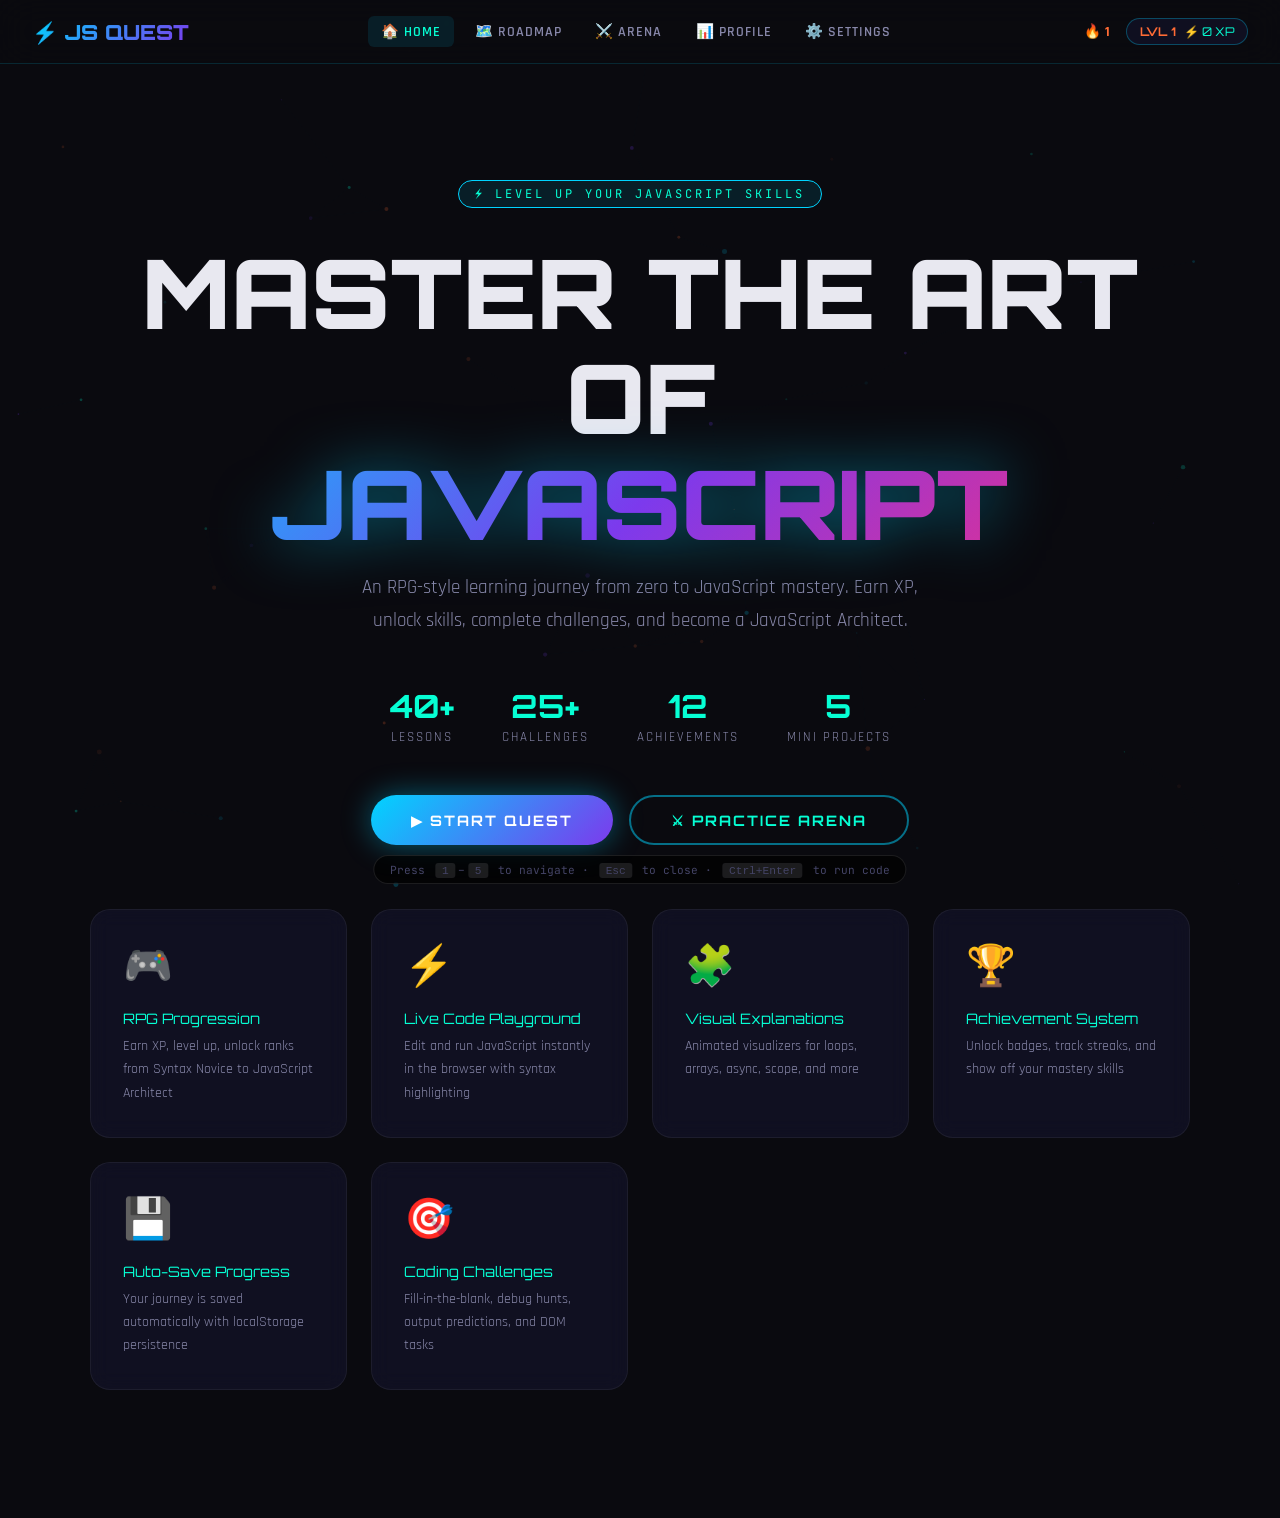
==== commit 70e186f2: "Daily challenges and js practice" ====
--- a/js-roadmap.html
+++ b/js-roadmap.html
@@ -433,6 +433,41 @@
   text-transform: uppercase; margin-top: 3rem;
 }
 .lesson-complete-btn:hover { transform: translateY(-3px); box-shadow: 0 0 30px rgba(0,255,136,0.5); }
+/* Lesson prev/next nav */
+.lesson-nav-bar {
+  display: flex; gap: 1rem; margin-top: 1.2rem;
+}
+.lesson-nav-btn {
+  flex: 1; display: flex; align-items: center; gap: 0.8rem;
+  padding: 0.85rem 1.2rem;
+  background: var(--bg-glass); border: 1px solid rgba(255,255,255,0.08);
+  border-radius: var(--radius); cursor: pointer;
+  transition: var(--transition); backdrop-filter: blur(6px);
+  font-family: var(--font-body); color: var(--text-primary);
+  text-align: left; min-width: 0;
+}
+.lesson-nav-btn:hover:not(:disabled) {
+  border-color: var(--border-glow);
+  background: rgba(0,212,255,0.08);
+  transform: translateY(-3px);
+  box-shadow: var(--shadow-neon);
+}
+.lesson-nav-btn:disabled { opacity: 0.25; cursor: not-allowed; }
+.lesson-nav-btn.next { flex-direction: row-reverse; text-align: right; }
+.lesson-nav-arrow {
+  font-size: 1.3rem; flex-shrink: 0;
+  color: var(--accent-cyan);
+}
+.lesson-nav-meta {
+  font-family: var(--font-mono); font-size: 0.6rem;
+  color: var(--text-dim); text-transform: uppercase;
+  letter-spacing: 2px; margin-bottom: 0.2rem;
+}
+.lesson-nav-label {
+  font-size: 0.88rem; font-weight: 600;
+  color: var(--text-primary); white-space: nowrap;
+  overflow: hidden; text-overflow: ellipsis;
+}
 /* ============================================
    PRACTICE ARENA
    ============================================ */
@@ -1330,10 +1365,19 @@
   renderLesson(lesson);
 }
 
+function navigateLesson(id) {
+  window.scrollTo({ top: 0, behavior: 'smooth' });
+  openLesson(id);
+}
+
 function renderLesson(lesson) {
   const main = document.getElementById('lesson-main');
   const catName = CATEGORIES[lesson.cat]?.label || lesson.cat;
   const challengeBlock = getLessonChallenge(lesson.id);
+  const lessonIdx  = LESSONS.findIndex(l => l.id === lesson.id);
+  const prevLesson  = LESSONS[lessonIdx - 1] || null;
+  const nextLesson  = LESSONS[lessonIdx + 1] || null;
+
   main.innerHTML = `
     <div class="lesson-title">${lesson.icon} ${lesson.title}</div>
     <div class="lesson-meta-bar">
@@ -1346,7 +1390,23 @@
     ${challengeBlock}
     <button class="lesson-complete-btn" id="complete-btn" onclick="completeLesson('${lesson.id}', ${lesson.xp})">
       ${state.completed.includes(lesson.id) ? '✅ ALREADY COMPLETED' : '✔ MARK COMPLETE · EARN ' + lesson.xp + ' XP'}
-    </button>`;
+    </button>
+    <div class="lesson-nav-bar">
+      <button class="lesson-nav-btn prev" ${prevLesson ? `onclick="navigateLesson('${prevLesson.id}')"` : 'disabled'}>
+        <span class="lesson-nav-arrow">←</span>
+        <div>
+          <div class="lesson-nav-meta">Previous</div>
+          <div class="lesson-nav-label">${prevLesson ? prevLesson.icon + ' ' + prevLesson.title : '—'}</div>
+        </div>
+      </button>
+      <button class="lesson-nav-btn next" ${nextLesson ? `onclick="navigateLesson('${nextLesson.id}')"` : 'disabled'}>
+        <span class="lesson-nav-arrow">→</span>
+        <div>
+          <div class="lesson-nav-meta">Next</div>
+          <div class="lesson-nav-label">${nextLesson ? nextLesson.icon + ' ' + nextLesson.title : '—'}</div>
+        </div>
+      </button>
+    </div>`;
 
   // Add id anchors so the TOC buttons can scroll to each section
   const theoryEl    = main.querySelector('.theory-block');
@@ -2971,22 +3031,116 @@
 }
 
 function executeCode(code, outputEl) {
+  if (typeof executeCode.activeRestore === 'function') {
+    executeCode.activeRestore();
+  }
+
   const logs = [];
   const origLog = console.log;
   const origWarn = console.warn;
   const origError = console.error;
-  console.log = (...a) => { logs.push(a.map(x => stringify(x)).join(' ')); origLog(...a); };
-  console.warn = (...a) => { logs.push('⚠️ ' + a.map(x=>stringify(x)).join(' ')); origWarn(...a); };
-  console.error = (...a) => { logs.push('❌ ' + a.map(x=>stringify(x)).join(' ')); origError(...a); };
+  const quietMs = 1200;
+  const maxMs = 7000;
+  let quietTimer = null;
+  let maxTimer = null;
+  let restored = false;
+  let hasError = false;
+
+  const formatError = err => {
+    if (!err) return String(err);
+    // For SyntaxErrors (from eval'd code), show only the clean message — not the internal stack
+    if (err instanceof SyntaxError) return err.toString();
+    // For runtime errors, show stack but strip internal executeCode/eval frames
+    if (err.stack) {
+      const lines = err.stack.split('\n').filter(l =>
+        !l.includes('executeCode') && !l.includes('runLessonChallenge') &&
+        !l.includes('checkLessonChallenge') && !l.includes('runChallenge') &&
+        !l.trim().startsWith('at eval')
+      );
+      return lines.join('\n') || err.toString();
+    }
+    return String(err);
+  };
+  const render = (emptyMessage = '// Waiting for async output...') => {
+    outputEl.textContent = logs.length ? logs.join('\n') : emptyMessage;
+    outputEl.className = hasError ? 'code-output error' : 'code-output';
+  };
+  const restore = () => {
+    if (restored) return;
+    restored = true;
+    clearTimeout(quietTimer);
+    clearTimeout(maxTimer);
+    console.log = origLog;
+    console.warn = origWarn;
+    console.error = origError;
+    if (!logs.length && !hasError) outputEl.textContent = '// (no output)';
+    if (executeCode.activeRestore === restore) executeCode.activeRestore = null;
+  };
+  const scheduleRestore = () => {
+    clearTimeout(quietTimer);
+    quietTimer = setTimeout(restore, quietMs);
+  };
+  const captureLog = (...a) => {
+    logs.push(a.map(x => stringify(x)).join(' '));
+    render();
+    scheduleRestore();
+    origLog(...a);
+  };
+  const captureWarn = (...a) => {
+    logs.push('Warning: ' + a.map(x => stringify(x)).join(' '));
+    render();
+    scheduleRestore();
+    origWarn(...a);
+  };
+  const captureError = (...a) => {
+    hasError = true;
+    logs.push('Error: ' + a.map(x => stringify(x)).join(' '));
+    render();
+    scheduleRestore();
+    origError(...a);
+  };
+
+  console.log = captureLog;
+  console.warn = captureWarn;
+  console.error = captureError;
+  executeCode.activeRestore = restore;
+  render('// Running...');
+
+  // Check for unfilled ___ placeholders before running
+  if (/(?<!['"`\w])___(?!['"`\w])/.test(code)) {
+    hasError = true;
+    logs.push('⚠️  Fill in the blanks (___) before running!');
+    render();
+    restore();
+    return;
+  }
+
   try {
-    eval(code);
-    outputEl.textContent = logs.length ? logs.join('\n') : '// (no output)';
-    outputEl.className = 'code-output';
+    const result = eval(code);
+    render(logs.length ? undefined : '// Waiting for async output...');
+    if (result && typeof result.then === 'function') {
+      result.then(
+        value => {
+          if (value !== undefined) logs.push('Resolved: ' + stringify(value));
+          render();
+          scheduleRestore();
+        },
+        err => {
+          hasError = true;
+          logs.push('Error: ' + formatError(err));
+          render();
+          scheduleRestore();
+        }
+      );
+    }
+    scheduleRestore();
+    maxTimer = setTimeout(restore, maxMs);
   } catch(e) {
-    outputEl.textContent = '❌ ' + e.toString();
-    outputEl.className = 'code-output error';
+    hasError = true;
+    logs.push('Error: ' + formatError(e));
+    render();
+    restore();
   }
-  console.log = origLog; console.warn = origWarn; console.error = origError;
 }
 
 function stringify(val) {
